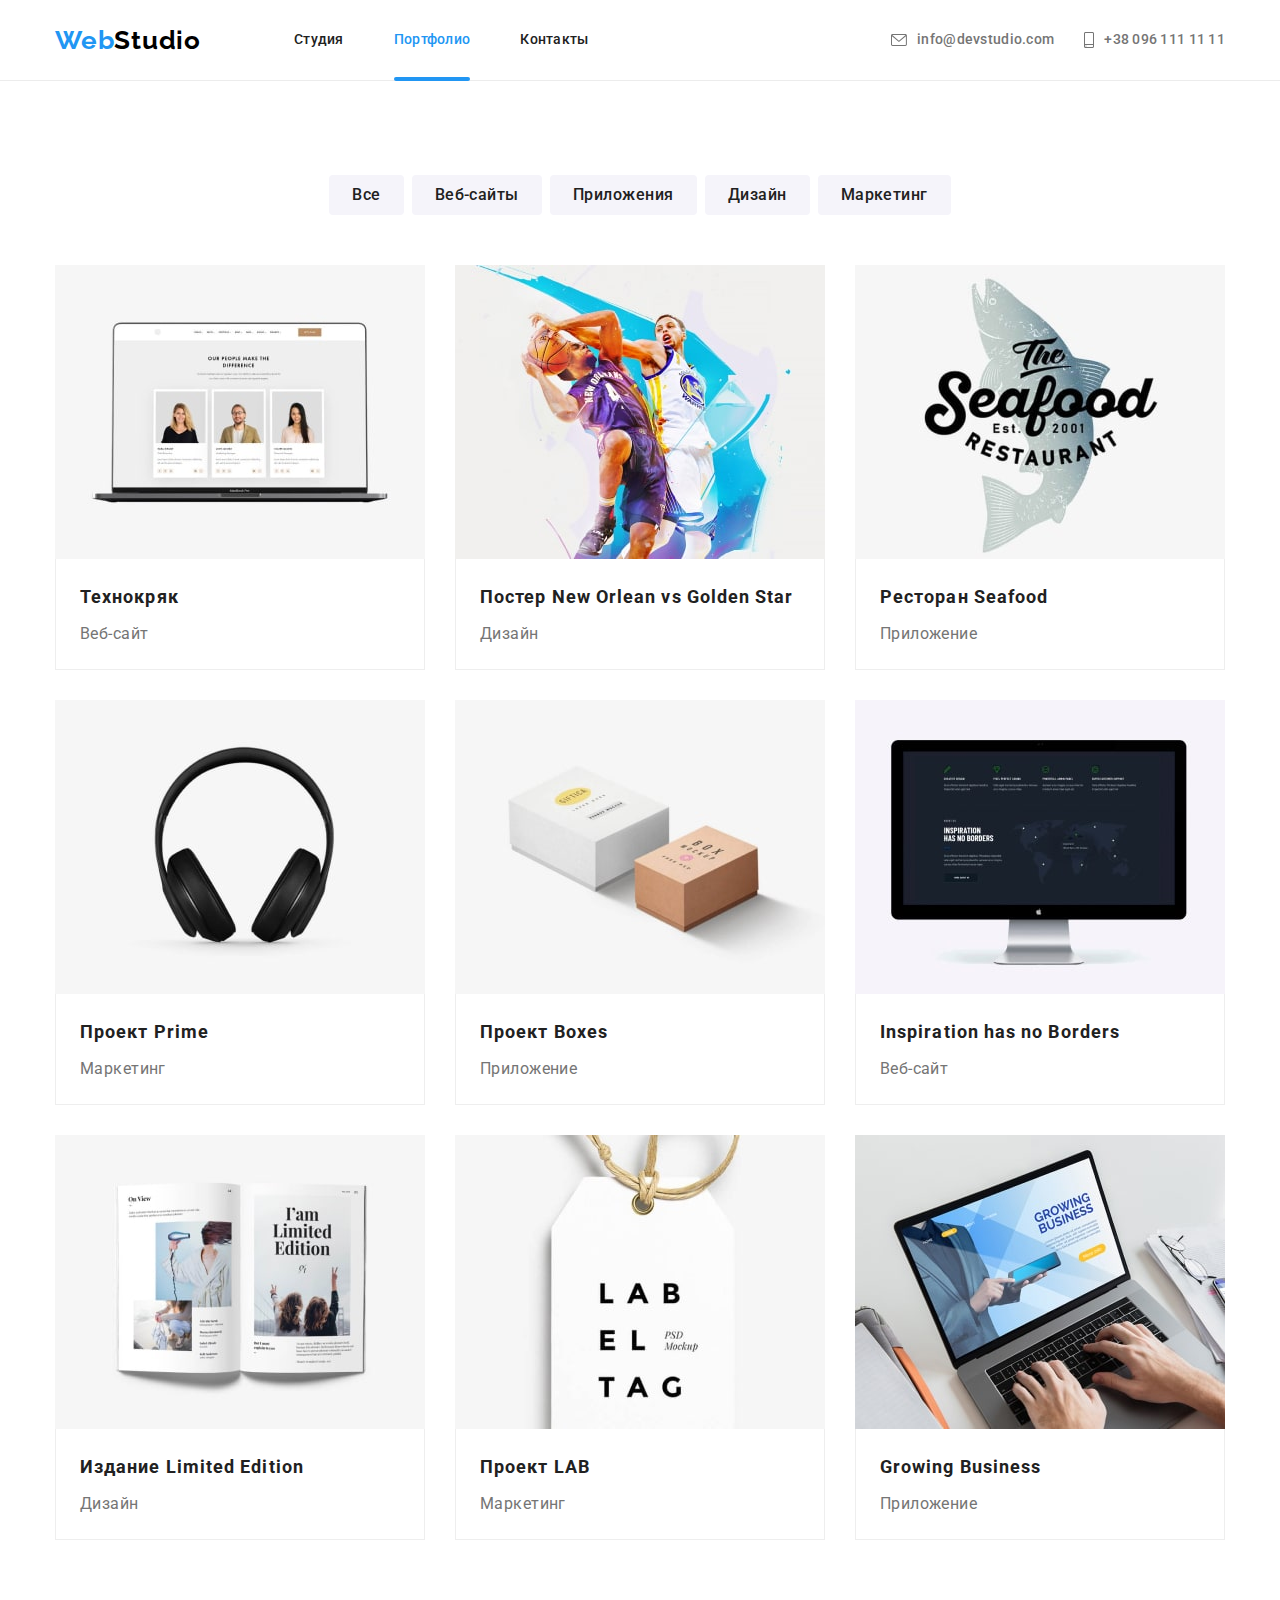
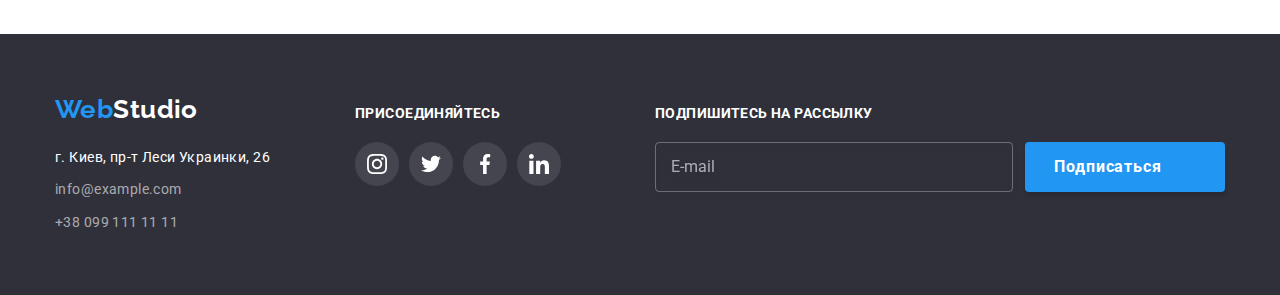
==== portfolio.html @ 660aa9ed "copied files from hw-07" ====
<!DOCTYPE html>
<html lang="en">
    <head>
        <meta charset="UTF-8">
        <meta name="viewport" content="width=device-width, initial-scale=1.0">
        <title>Portfolio</title>
        <link
            href="https://fonts.googleapis.com/css2?family=Raleway:wght@700&family=Roboto:wght@400;500;700;900&display=swap"
            rel="stylesheet"
        />
        <link rel="stylesheet" href="./css/main.min.css"/>
    </head>
    <body>
        <!--Header-->
        <header class="header">
            <div class="container flex flex--ai-center">
                <nav class="flex flex--ai-center">
                    <a class="link logo logo--black" href="./index.html">
                        <span class="logo--accent">Web</span>Studio
                    </a>
                    <ul class="list header-nav">
                        <li class="header-nav__item">
                            <a class="link header-nav__link" href="./index.html">Студия</a>
                        </li>
                        <li class="header-nav__item">
                            <a class="link header-nav__link header-nav__link--accent" href="./portfolio.html">Портфолио</a>
                        </li>
                        <li class="header-nav__item">
                            <a class="link header-nav__link" href="#">Контакты</a>
                        </li>
                    </ul>
                </nav>
                <ul class="list header-contacts">
                    <li class="header-contacts__item">
                        <a class="link header-contacts__link" href="mailto:info@devstudio.com">
                            <svg class="header-contacts__icon" width="16" height="12">
                                <use href="./images/svg/sprite.svg#icon-envelope"></use>
                            </svg>
                            info@devstudio.com
                        </a>
                    </li>
                    <li class="header-contacts__item">
                        <a class="link header-contacts__link" href="tel:+380961111111">
                            <svg class="header-contacts__icon" width="10" height="16">
                                <use href="./images/svg/sprite.svg#icon-smartphone"></use>
                            </svg>
                            +38 096 111 11 11
                        </a>
                    </li>
                </ul>
            </div>
        </header>
        <!--Main container-->
        <main>
            <h1 class="visually-hidden">Портфолио</h1>
            <section class="section">
                <div class="container">
                    <!--Button list-->
                    <ul class="list portfolio-nav">
                        <li class="portfolio-nav__item">
                            <button type="button" class="portfolio-nav__button">
                                Все
                            </button>
                        </li>
                        <li class="portfolio-nav__item">
                            <button type="button" class="portfolio-nav__button">
                                Веб-сайты
                            </button>
                        </li>
                        <li class="portfolio-nav__item">
                            <button type="button" class="portfolio-nav__button">
                                Приложения
                            </button>
                        </li>
                        <li class="portfolio-nav__item">
                            <button type="button" class="portfolio-nav__button">
                                Дизайн
                            </button>
                        </li>
                        <li class="portfolio-nav__item">
                            <button type="button" class="portfolio-nav__button">
                                Маркетинг
                            </button>
                        </li>
                    </ul>
                    <!--Main portfolio list-->
                    <ul class="list portfolio-list">
                        <li class="portfolio-list__item">
                            <a class="link portfolio-list__link" href="#">
                                <div class="portfolio-card">
                                    <img 
                                        src="./images/portfolio/technocrack.jpg"
                                        alt="Веб сайт Технокряк"
                                        width="370"
                                    />
                                    <div class="portfolio-card__overlay">
                                        <p class="portfolio-card__text">
                                            Технокряк это современная площадка распространения
                                            коронавируса. Компании используют эту платформу для
                                            цифрового шпионажа и атак на защищённые сервера
                                            конкурентов.
                                        </p>
                                    </div>
                                </div>
                                <div class="portfolio-card__content">
                                    <h2 class="portfolio-card__title">Технокряк</h2>
                                    <p class="portfolio-card__type">Веб-сайт</p>
                                </div>
                            </a>
                        </li>
                        <li class="portfolio-list__item">
                            <a class="link portfolio-list__link" href="#">
                                <div class="portfolio-card">
                                    <img 
                                        src="./images/portfolio/neworlean.jpg"
                                        alt="Дизайн постера New Orlean vs Golden Star"
                                        width="370"
                                    />
                                    <div class="portfolio-card__overlay">
                                        <p class="portfolio-card__text">
                                            Технокряк это современная площадка распространения
                                            коронавируса. Компании используют эту платформу для
                                            цифрового шпионажа и атак на защищённые сервера
                                            конкурентов.
                                        </p>
                                    </div>
                                </div>
                                <div class="portfolio-card__content">
                                    <h2 class="portfolio-card__title">Постер New Orlean vs Golden Star</h2>
                                    <p class="portfolio-card__type">Дизайн</p>
                                </div>
                            </a>
                        </li>
                        <li class="portfolio-list__item">
                            <a class="link portfolio-list__link" href="#">
                                <div class="portfolio-card">
                                    <img 
                                        src="./images/portfolio/seafood.jpg"
                                        alt="Приложение ресторана Seafood"
                                        width="370"
                                    />
                                    <div class="portfolio-card__overlay">
                                        <p class="portfolio-card__text">
                                            Технокряк это современная площадка распространения
                                            коронавируса. Компании используют эту платформу для
                                            цифрового шпионажа и атак на защищённые сервера
                                            конкурентов.
                                        </p>
                                    </div>
                                </div>
                                <div class="portfolio-card__content">
                                    <h2 class="portfolio-card__title">Ресторан Seafood</h2>
                                    <p class="portfolio-card__type">Приложение</p>
                                </div>
                            </a>
                        </li>
                        <li class="portfolio-list__item">
                            <a class="link portfolio-list__link" href="#">
                                <div class="portfolio-card">
                                    <img 
                                        src="./images/portfolio/prime.jpg"
                                        alt="Проект Prime"
                                        width="370"
                                    />
                                    <div class="portfolio-card__overlay">
                                        <p class="portfolio-card__text">
                                            Технокряк это современная площадка распространения
                                            коронавируса. Компании используют эту платформу для
                                            цифрового шпионажа и атак на защищённые сервера
                                            конкурентов.
                                        </p>
                                    </div>
                                </div>
                                <div class="portfolio-card__content">
                                    <h2 class="portfolio-card__title">Проект Prime</h2>
                                    <p class="portfolio-card__type">Маркетинг</p>
                                </div>
                            </a>
                        </li>
                        <li class="portfolio-list__item">
                            <a class="link portfolio-list__link" href="#">
                                <div class="portfolio-card">
                                    <img 
                                        src="./images/portfolio/boxes.jpg"
                                        alt="Приложение Boxes"
                                        width="370"
                                    />
                                    <div class="portfolio-card__overlay">
                                        <p class="portfolio-card__text">
                                            Технокряк это современная площадка распространения
                                            коронавируса. Компании используют эту платформу для
                                            цифрового шпионажа и атак на защищённые сервера
                                            конкурентов.
                                        </p>
                                    </div>
                                </div>
                                <div class="portfolio-card__content">
                                    <h2 class="portfolio-card__title">Проект Boxes</h2>
                                    <p class="portfolio-card__type">Приложение</p>
                                </div>
                            </a>
                        </li>
                        <li class="portfolio-list__item">
                            <a class="link portfolio-list__link" href="#">
                                <div class="portfolio-card">
                                    <img 
                                        src="./images/portfolio/inspirations.jpg"
                                        alt="Веб-сайт Inspiration has no Borders"
                                        width="370"
                                    />
                                    <div class="portfolio-card__overlay">
                                        <p class="portfolio-card__text">
                                            Технокряк это современная площадка распространения
                                            коронавируса. Компании используют эту платформу для
                                            цифрового шпионажа и атак на защищённые сервера
                                            конкурентов.
                                        </p>
                                    </div>
                                </div>
                                <div class="portfolio-card__content">
                                    <h2 lang="en" class="portfolio-card__title">Inspiration has no Borders</h2>
                                    <p class="portfolio-card__type">Веб-сайт</p>
                                </div>
                            </a>
                        </li>
                        <li class="portfolio-list__item">
                            <a class="link portfolio-list__link" href="#">
                                <div class="portfolio-card">
                                    <img 
                                        src="./images/portfolio/limited.jpg"
                                        alt="Дизайн издания Limited Edition"
                                        width="370"
                                    />
                                    <div class="portfolio-card__overlay">
                                        <p class="portfolio-card__text">
                                            Технокряк это современная площадка распространения
                                            коронавируса. Компании используют эту платформу для
                                            цифрового шпионажа и атак на защищённые сервера
                                            конкурентов.
                                        </p>
                                    </div>
                                </div>
                                <div class="portfolio-card__content">
                                    <h2 class="portfolio-card__title">Издание Limited Edition</h2>
                                    <p class="portfolio-card__type">Дизайн</p>
                                </div>
                            </a>
                        </li>
                        <li class="portfolio-list__item">
                            <a class="link portfolio-list__link" href="#">
                                <div class="portfolio-card">
                                    <img 
                                        src="./images/portfolio/lab.jpg"
                                        alt="Проект LAB"
                                        width="370"
                                    />
                                    <div class="portfolio-card__overlay">
                                        <p class="portfolio-card__text">
                                            Технокряк это современная площадка распространения
                                            коронавируса. Компании используют эту платформу для
                                            цифрового шпионажа и атак на защищённые сервера
                                            конкурентов.
                                        </p>
                                    </div>
                                </div>
                                <div class="portfolio-card__content">
                                    <h2 class="portfolio-card__title">Проект LAB</h2>
                                    <p class="portfolio-card__type">Маркетинг</p>
                                </div>
                            </a>
                        </li>
                        <li class="portfolio-list__item">
                            <a class="link portfolio-list__link" href="#">
                                <div class="portfolio-card">
                                    <img 
                                        src="./images/portfolio/groovingbusiness.jpg"
                                        alt="Приложение Growing Business"
                                        width="370"
                                    />
                                    <div class="portfolio-card__overlay">
                                        <p class="portfolio-card__text">
                                            Технокряк это современная площадка распространения
                                            коронавируса. Компании используют эту платформу для
                                            цифрового шпионажа и атак на защищённые сервера
                                            конкурентов.
                                        </p>
                                    </div>
                                </div>
                                <div class="portfolio-card__content">
                                    <h2 lang="en" class="portfolio-card__title">Growing Business</h2>
                                    <p class="portfolio-card__type">Приложение</p>
                                </div>
                            </a>
                        </li>
                    </ul>
                </div>
            </section>
        </main>
        <!--Footer-->
        <footer class="footer">
            <div class="container flex flex--baseline">
                <div class="footer-address">
                    <a class="link logo logo--white" href="./index.html">
                        <span class="logo--accent">Web</span>Studio
                    </a>
                    <address class="footer-contacts">
                        <p class="footer-contacts__text">г. Киев, пр-т Леси Украинки, 26</p>
                        <a class="link footer-contacts__link" href="mailto:info@example.com">
                            info@example.com
                        </a>
                        <a class="link footer-contacts__link" href="tel:+380991111111">+38 099 111 11 11</a>
                    </address>
                </div>
                <div class="footer-networks">
                    <strong class="footer-networks__text">присоединяйтесь</strong>
                    <ul class="list flex network-list">
                        <li class="network-list__item">
                            <a href="#" class="link network-list__link network-list__link--dark" aria-label="Instagram">
                                <svg class="network-list__icon">
                                    <use href="./images/svg/sprite.svg#icon-instagram"></use>
                                </svg>
                            </a>
                        </li>
                        <li class="network-list__item">
                            <a href="#" class="link network-list__link network-list__link--dark" aria-label="Twitter">
                                <svg class="network-list__icon">
                                    <use href="./images/svg/sprite.svg#icon-twitter"></use>
                                </svg>
                            </a>
                        </li>
                        <li class="network-list__item">
                            <a href="#" class="link network-list__link network-list__link--dark" aria-label="Facebook">
                                <svg class="network-list__icon">
                                    <use href="./images/svg/sprite.svg#icon-facebook"></use>
                                </svg>
                            </a>
                        </li>
                        <li class="network-list__item">
                            <a href="#" class="link network-list__link network-list__link--dark" aria-label="Linkedin">
                                <svg class="network-list__icon">
                                    <use href="./images/svg/sprite.svg#icon-linkedin"></use>
                                </svg>
                            </a>
                        </li>
                    </ul>
                </div>
                <form class="flex footer-subscribe" autocomplete="off">
                    <label class="footer-subscribe__label">Подпишитесь на рассылку
                        <input
                            type="email"
                            name="e-mail"
                            class="footer-subscribe__input"
                            placeholder="E-mail"
                        />
                    </label>
                    <button type="submit" class="button-primary button-primary--flex">
                        Подписаться
                        <svg class="footer-subscribe__icon" width="24" height="24">
                            <use href="./images/svg/sprite.svg#icon-subscribe"></use>
                        </svg>
                    </button>
                </form>
            </div>
        </footer>        
    </body>
</html>
---- css/main.min.css ----
/*! modern-normalize v1.0.0 | MIT License | https://github.com/sindresorhus/modern-normalize */*,*::before,::after{box-sizing:border-box}:root{-moz-tab-size:4;tab-size:4}html{line-height:1.15;-webkit-text-size-adjust:100%}body{margin:0;font-family:system-ui,-apple-system,"Segoe UI",Roboto,Helvetica,Arial,sans-serif,"Apple Color Emoji","Segoe UI Emoji"}hr{height:0;color:inherit}abbr[title]{text-decoration:underline dotted}b,strong{font-weight:bolder}code,kbd,samp,pre{font-family:ui-monospace,SFMono-Regular,Consolas,'Liberation Mono',Menlo,monospace;font-size:1em}small{font-size:80%}sub,sup{font-size:75%;line-height:0;position:relative;vertical-align:baseline}sub{bottom:-.25em}sup{top:-.5em}table{text-indent:0;border-color:inherit}button,input,optgroup,select,textarea{font-family:inherit;font-size:100%;line-height:1.15;margin:0}button,select{text-transform:none}button,[type='button'],[type='reset'],[type='submit']{-webkit-appearance:button}::-moz-focus-inner{border-style:none;padding:0}:-moz-focusring{outline:1px dotted ButtonText}:-moz-ui-invalid{box-shadow:none}legend{padding:0}progress{vertical-align:baseline}::-webkit-inner-spin-button,::-webkit-outer-spin-button{height:auto}[type='search']{-webkit-appearance:textfield;outline-offset:-2px}::-webkit-search-decoration{-webkit-appearance:none}::-webkit-file-upload-button{-webkit-appearance:button;font:inherit}summary{display:list-item}body{background-color:#fff;color:#212121;font-family:"Roboto",sans-serif;font-size:14px;line-height:1.71;font-weight:400;letter-spacing:.03em}img,svg{display:block;max-width:100%;height:auto}.link{text-decoration:none}.list{padding:0;margin:0;list-style:none}.visually-hidden{position:absolute;width:1px;height:1px;margin:-1px;border:0;padding:0;clip:rect(0 0 0 0);overflow:hidden}.container{width:1200px;margin:0 auto;padding:0 15px}.flex{display:flex;justify-content:flex-start;align-items:stretch}.logo{font-family:"Raleway",sans-serif;font-size:26px;line-height:1.19;font-weight:700}.logo--black{margin-right:93px;color:#000;letter-spacing:.03em}.logo--accent{color:#2196f3}.logo--white{color:#fff}.header{font-size:inherit;line-height:1.14;font-weight:500;letter-spacing:.02em;border-bottom:1px solid #ececec}.flex--ai-center,.header-nav{display:flex;justify-content:flex-start;align-items:center}.header-nav__item:not(:last-child){margin-right:50px}.header-nav__link{position:relative;display:block;padding-top:32px;padding-bottom:32px;color:inherit;transition:color 250ms cubic-bezier(0.4,0,0.2,1)}.header-nav__link:hover,.header-nav__link:focus{color:#2196f3}.header-nav__link--accent{color:#2196f3}.header-nav__link--accent::after{position:absolute;bottom:-1px;left:0;content:"";width:100%;height:4px;background-color:#2196f3;border-radius:2px}.header-contacts{display:flex;margin-left:auto}.header-contacts__item:not(:last-child){margin-right:30px}.header-contacts__link{display:flex;justify-content:flex-start;align-items:center;padding-top:32px;padding-bottom:32px;color:#757575;transition:color 250ms cubic-bezier(0.4,0,0.2,1),fill 250ms cubic-bezier(0.4,0,0.2,1)}.header-contacts__link:hover,.header-contacts__link:focus{color:#2196f3;fill:#2196f3}.header-contacts__icon{margin-right:10px;fill:currentColor}.hero{display:flex;justify-content:center;align-items:center;flex-direction:column;max-width:1600px;height:600px;margin:0 auto;background-color:#c4c4c4;background-image:linear-gradient(to right,rgba(47,48,58,0.4),rgba(47,48,58,0.4)),url(../images/hero.jpg);background-repeat:no-repeat;background-size:cover;background-position:center;text-align:center}.hero__title{margin-top:0;margin-bottom:30px;max-width:696px;font-size:44px;line-height:1.36;font-weight:900;letter-spacing:.06em;text-transform:uppercase;color:#fff}.button-primary{display:block;min-width:200px;padding:10px 0;border:none;border-radius:4px;box-shadow:0 4px 4px rgba(0,0,0,0.15);cursor:pointer;color:#fff;background-color:#2196f3;font-size:16px;line-height:1.87;font-weight:700;text-align:center;letter-spacing:.06em;transition:background-color 250ms cubic-bezier(0.4,0,0.2,1)}.button-primary:hover,.button-primary:focus{background-color:#188ce8}.button-primary--flex{display:flex;justify-content:center;align-items:center}.button-primary--modal{margin:0 auto}.feature{padding-top:94px;padding-bottom:0}.feature-list__item{flex-basis:calc((100% - 3 * 30px) / 4)}.feature-list__item:not(:last-child){margin-right:30px}.feature-list__thumb{display:flex;justify-content:center;align-items:center;margin-bottom:30px;height:120px;background-color:#f5f4fa;border-radius:4px}.feature-list__icon{width:70px;height:70px}.feature-list__title{margin-top:0;margin-bottom:10px;font-size:14px;line-height:1.14;font-weight:700;text-transform:uppercase}.feature-list__text{margin-top:0;margin-bottom:0;color:#757575}.section{padding-top:94px;padding-bottom:94px}.section__title{margin-top:0;margin-bottom:50px;font-size:36px;line-height:1.17;font-weight:700;text-align:center}.section--gray{background-color:#f5f4fa;text-align:center}.examples-list__item{position:relative;flex-basis:calc((100% - 2 * 30px) / 3)}.examples-list__item:not(:last-child){margin-right:30px}.examples-list__thumb{position:absolute;left:0;bottom:0;display:flex;justify-content:center;align-items:center;width:100%;height:70px;background-color:rgba(47,48,58,0.8)}.examples-list__text{margin:0;font-size:14px;line-height:1.14;font-weight:700;text-align:center;text-transform:uppercase;color:#fff}.team-list__item{flex-basis:calc((100% - 3 * 30px) / 4);border-radius:0 0 4px 4px;box-shadow:0 1px 3px rgba(0,0,0,0.12),0 1px 1px rgba(0,0,0,0.14),0 2px 1px rgba(0,0,0,0.2);background-color:#fff}.team-list__item:not(:last-child){margin-right:30px}.team-list__title{margin-top:30px;margin-bottom:10px;font-size:16px;line-height:1.19;font-weight:500}.team-list__text{margin-top:0;margin-bottom:16px;font-size:16px;line-height:1.19;font-weight:400;color:#757575}.network-list--centered{margin-bottom:30px;justify-content:center}.network-list__item:not(:last-child){margin-right:10px}.network-list__link{display:flex;justify-content:center;align-items:center;width:44px;height:44px;border-radius:50%;fill:#afb1b8;transition:background-color 250ms cubic-bezier(0.4,0,0.2,1),fill 250ms cubic-bezier(0.4,0,0.2,1)}.network-list__link:hover,.network-list__link:focus{background-color:#2196f3;fill:#fff}.network-list__icon{width:20px;height:20px}.network-list__link--dark{background-color:rgba(255,255,255,0.1);fill:#fff}.clients-list__item{flex-basis:calc((100% - 5 * 30px) / 6)}.clients-list__item:not(:last-child){margin-right:30px}.clients-list__link{display:flex;justify-content:center;align-items:center;height:90px;border:1px solid #afb1b8;border-radius:4px;fill:#afb1b8;transition:border-color 250ms cubic-bezier(0.4,0,0.2,1),fill 250ms cubic-bezier(0.4,0,0.2,1)}.clients-list__link:hover,.clients-list__link:focus{border-color:#2196f3;fill:#2196f3}.portfolio-nav{display:flex;justify-content:center;align-items:stretch;margin-bottom:50px}.portfolio-nav__item:not(:last-child){margin-right:8px}.portfolio-nav__button{display:inline-block;min-width:73px;padding:6px 22px;border:1px solid transparent;border-radius:4px;cursor:pointer;color:#212121;background-color:#f5f4fa;font-size:16px;line-height:1.62;font-weight:500;letter-spacing:.03em;transition-property:color,background-color,box-shadow;transition-duration:250ms;transition-timing-function:cubic-bezier(0.4,0,0.2,1)}.portfolio-nav__button:hover,.portfolio-nav__button:focus{box-shadow:0 3px 1px rgba(0,0,0,0.1),0 1px 2px rgba(0,0,0,0.08),0 2px 2px rgba(0,0,0,0.12);color:#fff;background-color:#2196f3}.portfolio-list{display:flex;flex-wrap:wrap}.portfolio-list__item{flex-basis:calc((100% - 2 * 30px) / 3);margin-right:30px;margin-bottom:30px}.portfolio-list__item:nth-child(3n){margin-right:0}.portfolio-list__item:nth-last-child(-n + 3){margin-bottom:0}.portfolio-list__link{display:block;transition:box-shadow 250ms cubic-bezier(0.4,0,0.2,1)}.portfolio-list__link:hover,.portfolio-list__link:focus{box-shadow:0 1px 1px rgba(0,0,0,0.12),0 4px 4px rgba(0,0,0,0.06),1px 4px 6px rgba(0,0,0,0.16)}.portfolio-list__link:hover .portfolio-card__overlay,.portfolio-list__link:focus .portfolio-card__overlay{transform:translateY(0)}.portfolio-card{position:relative;overflow:hidden}.portfolio-card__overlay{position:absolute;top:0;left:0;display:flex;justify-content:center;align-items:center;padding-left:24px;padding-right:24px;width:100%;height:100%;background-color:rgba(33,150,243,0.9);transform:translateY(100%);transition:transform 250ms cubic-bezier(0.4,0,0.2,1)}.portfolio-card__text{margin:0;font-size:18px;line-height:1.56;font-weight:400;color:#fff}.portfolio-card__content{padding:20px 24px;border-right:1px solid #eee;border-bottom:1px solid #eee;border-left:1px solid #eee}.portfolio-card__title{margin-top:0;margin-bottom:4px;color:#212121;font-size:18px;line-height:2;font-weight:700;letter-spacing:.06em}.portfolio-card__type{margin:0;color:#757575;font-size:16px;line-height:1.87;font-weight:400}.footer{padding-top:60px;padding-bottom:60px;background-color:#2f303a}.flex--baseline{display:flex;justify-content:flex-start;align-items:baseline}.footer-address,.footer-networks{width:270px;margin-right:30px}.footer-contacts{margin-top:20px;font-style:normal}.footer-contacts__text{margin:0;color:#fff}.footer-contacts__link{display:block;margin-top:9px;color:rgba(255,255,255,0.6);transition:color 250ms cubic-bezier(0.4,0,0.2,1)}.footer-contacts__link:hover,.footer-contacts__link:focus{color:#2196f3}.footer-subscribe__label,.footer-networks__text{display:block;font-size:14px;line-height:1.14;font-weight:700;text-transform:uppercase;color:#fff}.footer-networks__text{margin-bottom:20px}.footer-subscribe{width:570px;align-items:flex-end}.footer-subscribe__input{width:358px;height:50px;margin-top:20px;margin-right:12px;padding:15px;color:#fff;background-color:inherit;border:1px solid rgba(255,255,255,0.3);filter:drop-shadow(0px 4px 4px rgba(0,0,0,0.15));border-radius:4px}.footer-subscribe__input::placeholder{font-size:16px;line-height:1.25;font-weight:400;color:rgba(255,255,255,0.6)}.footer-subscribe__icon{margin-left:10px;fill:#fff}.backdrop{position:fixed;top:0;left:0;width:100%;height:100%;background-color:rgba(0,0,0,0.2);opacity:1;transition:opacity 250ms cubic-bezier(0.4,0,0.2,1)}.backdrop--hidden{opacity:0;pointer-events:none}.backdrop--hidden .modal{transform:translate(-50%,-50%) scale(1.3)}.modal{position:absolute;top:50%;left:50%;width:528px;height:581px;padding:40px 0;background-color:#fff;border-radius:4px;transform:translate(-50%,-50%) scale(1);transition:transform 250ms cubic-bezier(0.4,0,0.2,1)}.button-close{position:absolute;top:8px;right:8px;display:flex;justify-content:center;align-items:center;padding:0;width:30px;height:30px;border:1px solid rgba(0,0,0,0.1);border-radius:50%;background-color:#fff;cursor:pointer;fill:#000;transition:fill 250ms cubic-bezier(0.4,0,0.2,1)}.button-close:hover,.button-close:focus{fill:#2196f3}.modal__text{display:block;margin-bottom:12px;font-size:20px;line-height:1.15;font-weight:700;text-align:center}.form-data{width:448px;margin:0 auto}.form-data__field{display:flex;flex-direction:column;margin-bottom:10px}.form-data__label{margin-bottom:4px;font-size:12px;line-height:1.17;font-weight:400;letter-spacing:.01em;color:#757575}.form-data__block{position:relative}.form-data__input{width:100%;margin:0;padding:11px;padding-left:42px;outline:none;border:1px solid rgba(33,33,33,0.2);border-radius:4px;transition:border-color 250ms cubic-bezier(0.4,0,0.2,1)}.form-data__input:focus{border-color:#2196f3}.form-data__icon{position:absolute;top:50%;left:12px;width:18px;height:18px;fill:currentColor;transform:translateY(-50%);transition:fill 250ms cubic-bezier(0.4,0,0.2,1)}.form-data__input:focus + .form-data__icon{fill:#2196f3}.form-data__input--comment{padding:12px 16px;resize:none}.form-data__input--comment::placeholder{font-size:12px;line-height:1.17;font-weight:400;letter-spacing:.01em;color:rgba(117,117,117,0.5)}.form-data__policy{margin-top:20px;margin-bottom:30px;text-align:center}.form-data__policy-label{color:#757575}.form-data__policy-label--accent{color:#2196f3}.form-data__checkbox-custom{display:inline-block;margin-right:7px;vertical-align:text-top;width:16px;height:15px;border:2px solid #000;border-radius:2px;box-shadow:0 4px 4px rgba(0,0,0,0.25)}.form-data__checkbox:checked ~ .form-data__checkbox-custom{background-color:#2196f3;background-image:url(../images/svg/checkbox.svg);border-color:transparent;background-origin:border-box;box-shadow:none}
/*# sourceMappingURL=main.min.css.map */
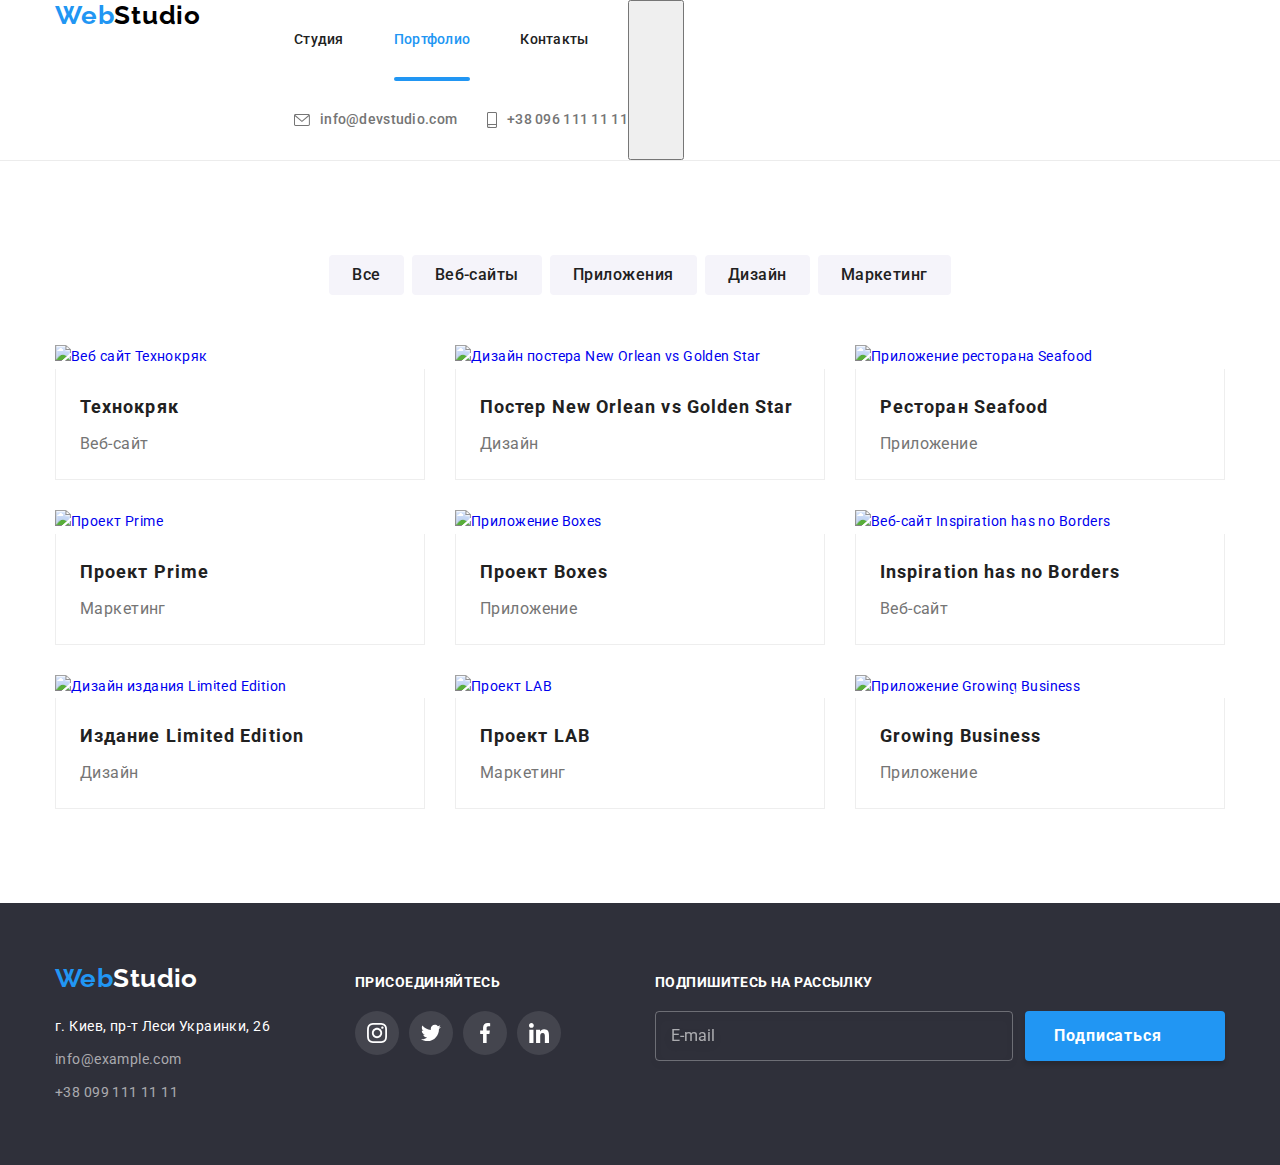
==== commit e35c67ba: "made header and main portfolio html" ====
--- a/portfolio.html
+++ b/portfolio.html
@@ -8,46 +8,70 @@
             href="https://fonts.googleapis.com/css2?family=Raleway:wght@700&family=Roboto:wght@400;500;700;900&display=swap"
             rel="stylesheet"
         />
-        <link rel="stylesheet" href="./css/main.min.css"/>
+        <link rel="stylesheet" href="./css/portfolio.min.css"/>
     </head>
     <body>
         <!--Header-->
         <header class="header">
-            <div class="container flex flex--ai-center">
-                <nav class="flex flex--ai-center">
-                    <a class="link logo logo--black" href="./index.html">
-                        <span class="logo--accent">Web</span>Studio
-                    </a>
-                    <ul class="list header-nav">
-                        <li class="header-nav__item">
-                            <a class="link header-nav__link" href="./index.html">Студия</a>
-                        </li>
-                        <li class="header-nav__item">
-                            <a class="link header-nav__link header-nav__link--accent" href="./portfolio.html">Портфолио</a>
-                        </li>
-                        <li class="header-nav__item">
-                            <a class="link header-nav__link" href="#">Контакты</a>
+            <div class="container flex flex--header">
+                <a class="link logo logo--black" href="./index.html">
+                    <span class="logo--accent">Web</span>Studio
+                </a>
+                <div class="menu-container" id="menu-container" data-menu>
+                    <nav>
+                        <ul class="list header-nav">
+                            <li class="header-nav__item">
+                                <a class="link header-nav__link" href="./index.html">Студия</a>
+                            </li>
+                            <li class="header-nav__item">
+                                <a class="link header-nav__link header-nav__link--accent" href="./portfolio.html">Портфолио</a>
+                            </li>
+                            <li class="header-nav__item">
+                                <a class="link header-nav__link" href="#">Контакты</a>
+                            </li>
+                        </ul>
+                    </nav>
+                    <ul class="list header-contacts">
+                        <li class="header-contacts__item">
+                            <a class="link header-contacts__link" href="mailto:info@devstudio.com">
+                                <svg class="header-contacts__icon" width="16" height="12">
+                                    <use href="./images/svg/sprite.svg#icon-envelope"></use>
+                                </svg>
+                                info@devstudio.com
+                            </a>
+                        </li>
+                        <li class="header-contacts__item">
+                            <a class="link header-contacts__link" href="tel:+380961111111">
+                                <svg class="header-contacts__icon" width="10" height="16">
+                                    <use href="./images/svg/sprite.svg#icon-smartphone"></use>
+                                </svg>
+                                +38 096 111 11 11
+                            </a>
                         </li>
                     </ul>
-                </nav>
-                <ul class="list header-contacts">
-                    <li class="header-contacts__item">
-                        <a class="link header-contacts__link" href="mailto:info@devstudio.com">
-                            <svg class="header-contacts__icon" width="16" height="12">
-                                <use href="./images/svg/sprite.svg#icon-envelope"></use>
-                            </svg>
-                            info@devstudio.com
-                        </a>
-                    </li>
-                    <li class="header-contacts__item">
-                        <a class="link header-contacts__link" href="tel:+380961111111">
-                            <svg class="header-contacts__icon" width="10" height="16">
-                                <use href="./images/svg/sprite.svg#icon-smartphone"></use>
-                            </svg>
-                            +38 096 111 11 11
-                        </a>
-                    </li>
-                </ul>
+                </div>
+                <button
+                    type="button"
+                    class="button-menu"
+                    aria-expanded="false"
+                    aria-controls="menu-container"
+                    data-menu-button
+                >
+                    <svg
+                        width="40"
+                        heigth="40"
+                        aria-label="Переключатель мобильного меню"
+                    >
+                        <use
+                            class="icon-burger"
+                            href="./images/svg/sprite.svg#icon-burger"
+                        ></use>
+                        <use
+                            class="icon-cross"
+                            href="./images/svg/sprite.svg#icon-close-menu"
+                        ></use>
+                    </svg>
+                </button>
             </div>
         </header>
         <!--Main container-->
@@ -88,11 +112,33 @@
                         <li class="portfolio-list__item">
                             <a class="link portfolio-list__link" href="#">
                                 <div class="portfolio-card">
-                                    <img 
-                                        src="./images/portfolio/technocrack.jpg"
-                                        alt="Веб сайт Технокряк"
-                                        width="370"
-                                    />
+                                    <picture>
+                                        <source
+                                            srcset="
+                                                ./images 1x,
+                                                ./images 2x
+                                            "
+                                            media="(min-width: 1200px)"
+                                        />
+                                        <source
+                                            srcset="
+                                                ./images 1x,
+                                                ./images 2x
+                                            "
+                                            media="(min-width: 768px)"
+                                        />
+                                        <source
+                                            srcset="
+                                                ./images 1x,
+                                                ./images 2x
+                                            "
+                                            media="(max-width: 767px)"
+                                        />
+                                        <img 
+                                            src="./images/portfolio/technocrack.jpg"
+                                            alt="Веб сайт Технокряк"
+                                        />
+                                    </picture>
                                     <div class="portfolio-card__overlay">
                                         <p class="portfolio-card__text">
                                             Технокряк это современная площадка распространения
@@ -111,11 +157,33 @@
                         <li class="portfolio-list__item">
                             <a class="link portfolio-list__link" href="#">
                                 <div class="portfolio-card">
-                                    <img 
-                                        src="./images/portfolio/neworlean.jpg"
-                                        alt="Дизайн постера New Orlean vs Golden Star"
-                                        width="370"
-                                    />
+                                    <picture>
+                                        <source
+                                            srcset="
+                                                ./images 1x,
+                                                ./images 2x
+                                            "
+                                            media="(min-width: 1200px)"
+                                        />
+                                        <source
+                                            srcset="
+                                                ./images 1x, 
+                                                ./images 2x
+                                            "
+                                            media="(min-width: 768px)"
+                                            />
+                                        <source
+                                            srcset="
+                                                ./images 1x,
+                                                ./images 2x
+                                            "
+                                            media="(max-width: 767px)"
+                                        />
+                                        <img 
+                                            src="./images/portfolio/neworlean.jpg"
+                                            alt="Дизайн постера New Orlean vs Golden Star"
+                                        />
+                                    </picture>
                                     <div class="portfolio-card__overlay">
                                         <p class="portfolio-card__text">
                                             Технокряк это современная площадка распространения
@@ -134,11 +202,33 @@
                         <li class="portfolio-list__item">
                             <a class="link portfolio-list__link" href="#">
                                 <div class="portfolio-card">
-                                    <img 
-                                        src="./images/portfolio/seafood.jpg"
-                                        alt="Приложение ресторана Seafood"
-                                        width="370"
+                                    <picture>
+                                        <source
+                                            srcset="
+                                                ./images 1x,
+                                                ./images 2x
+                                            "
+                                            media="(min-width: 1200px)"
+                                        />
+                                        <source
+                                            srcset="
+                                                ./images 1x,
+                                                ./images 2x
+                                            "
+                                            media="(min-width: 768px)"
+                                        />
+                                        <source
+                                            srcset="
+                                                ./images 1x,
+                                                ./images 2x
+                                            "
+                                            media="(max-width: 767px)"
+                                        />
+                                        <img 
+                                            src="./images/portfolio/seafood.jpg"
+                                            alt="Приложение ресторана Seafood"
                                     />
+                                    </picture>
                                     <div class="portfolio-card__overlay">
                                         <p class="portfolio-card__text">
                                             Технокряк это современная площадка распространения
@@ -157,11 +247,33 @@
                         <li class="portfolio-list__item">
                             <a class="link portfolio-list__link" href="#">
                                 <div class="portfolio-card">
-                                    <img 
-                                        src="./images/portfolio/prime.jpg"
-                                        alt="Проект Prime"
-                                        width="370"
-                                    />
+                                    <picture>
+                                        <source
+                                            srcset="
+                                                ./images 1x,
+                                                ./images 2x
+                                            "
+                                            media="(min-width: 1200px)"
+                                        />
+                                        <source
+                                            srcset="
+                                                ./images 1x, 
+                                                ./images 2x
+                                            "
+                                            media="(min-width: 768px)"
+                                        />
+                                        <source
+                                            srcset="
+                                                /.images 1x,
+                                                ./images 2x
+                                            "
+                                            media="(max-width:767px)"
+                                        />
+                                        <img 
+                                            src="./images/portfolio/prime.jpg"
+                                            alt="Проект Prime"
+                                        />
+                                    </picture>
                                     <div class="portfolio-card__overlay">
                                         <p class="portfolio-card__text">
                                             Технокряк это современная площадка распространения
@@ -180,11 +292,33 @@
                         <li class="portfolio-list__item">
                             <a class="link portfolio-list__link" href="#">
                                 <div class="portfolio-card">
-                                    <img 
-                                        src="./images/portfolio/boxes.jpg"
-                                        alt="Приложение Boxes"
-                                        width="370"
-                                    />
+                                    <picture>
+                                        <source
+                                            srcset="
+                                                ./images/desktop/portfolio/boxes-370.jpg    1x,
+                                                ./images/desktop/portfolio/boxes-370@2x.jpg 2x
+                                            "
+                                            media="(min-width: 1200px)"
+                                        />
+                                        <source
+                                            srcset="
+                                                ./images/tablet/portfolio/boxes-354.jpg    1x,
+                                                ./images/tablet/portfolio/boxes-354@2x.jpg 2x
+                                            "
+                                            media="(min-width: 768px)"
+                                        />
+                                        <source
+                                            srcset="
+                                                ./images/mobile/portfolio/boxes-450.jpg    1x,
+                                                ./images/mobile/portfolio/boxes-450@2x.jpg 2x
+                                            "
+                                            media="(max-width: 767px)"
+                                        />
+                                        <img 
+                                            src="./images/portfolio/boxes.jpg"
+                                            alt="Приложение Boxes"
+                                        />
+                                    </picture> 
                                     <div class="portfolio-card__overlay">
                                         <p class="portfolio-card__text">
                                             Технокряк это современная площадка распространения
@@ -203,11 +337,33 @@
                         <li class="portfolio-list__item">
                             <a class="link portfolio-list__link" href="#">
                                 <div class="portfolio-card">
-                                    <img 
-                                        src="./images/portfolio/inspirations.jpg"
-                                        alt="Веб-сайт Inspiration has no Borders"
-                                        width="370"
-                                    />
+                                    <picture>
+                                        <source
+                                            srcset="
+                                                ./images/desktop/portfolio/inspiration-370.jpg    1x,
+                                                ./images/desktop/portfolio/inspiration-370@2x.jpg 2x
+                                            "
+                                            media="(min-width: 1200px)"
+                                        />
+                                        <source
+                                            srcset="
+                                                ./images/tablet/portfolio/inspiration-354.jpg    1x,
+                                                ./images/tablet/portfolio/inspiration-354@2x.jpg 2x
+                                            "
+                                            media="(min-width: 768px)"
+                                        />
+                                            <source
+                                            srcset="
+                                                ./images/mobile/portfolio/inspiration-450.jpg    1x,
+                                                ./images/mobile/portfolio/inspiration-450@2x.jpg 2x
+                                            "
+                                            media="(max-width: 767px)"
+                                        />
+                                        <img 
+                                            src="./images/portfolio/inspirations.jpg"
+                                            alt="Веб-сайт Inspiration has no Borders"
+                                        />
+                                    </picture>
                                     <div class="portfolio-card__overlay">
                                         <p class="portfolio-card__text">
                                             Технокряк это современная площадка распространения
@@ -226,11 +382,33 @@
                         <li class="portfolio-list__item">
                             <a class="link portfolio-list__link" href="#">
                                 <div class="portfolio-card">
-                                    <img 
-                                        src="./images/portfolio/limited.jpg"
-                                        alt="Дизайн издания Limited Edition"
-                                        width="370"
-                                    />
+                                    <picture>
+                                        <source
+                                            srcset="
+                                                ./images/desktop/portfolio/limedition-370.jpg    1x,
+                                                ./images/desktop/portfolio/limedition-370@2x.jpg 2x
+                                            "
+                                            media="(min-width: 1200px)"
+                                        />
+                                        <source
+                                            srcset="
+                                                ./images/tablet/portfolio/limedition-354.jpg    1x,
+                                                ./images/tablet/portfolio/limedition-354@2x.jpg 2x
+                                            "
+                                            media="(min-width: 768px)"
+                                        />
+                                        <source
+                                            srcset="
+                                                ./images/mobile/portfolio/limedition-450.jpg    1x,
+                                                ./images/mobile/portfolio/limedition-450@2x.jpg 2x
+                                            "
+                                            media="(max-width: 767px)"
+                                        />
+                                        <img 
+                                            src="./images/portfolio/limited.jpg"
+                                            alt="Дизайн издания Limited Edition"
+                                        />
+                                    </picture>
                                     <div class="portfolio-card__overlay">
                                         <p class="portfolio-card__text">
                                             Технокряк это современная площадка распространения
@@ -249,11 +427,33 @@
                         <li class="portfolio-list__item">
                             <a class="link portfolio-list__link" href="#">
                                 <div class="portfolio-card">
-                                    <img 
-                                        src="./images/portfolio/lab.jpg"
-                                        alt="Проект LAB"
-                                        width="370"
-                                    />
+                                    <picture>
+                                        <source
+                                            srcset="
+                                                ./images/desktop/portfolio/lab-370.jpg    1x,
+                                                ./images/desktop/portfolio/lab-370@2x.jpg 2x
+                                            "
+                                            media="(min-width: 1200px)"
+                                        />
+                                            <source
+                                            srcset="
+                                                ./images/tablet/portfolio/lab-354.jpg    1x,
+                                                ./images/tablet/portfolio/lab-354@2x.jpg 2x
+                                            "
+                                            media="(min-width: 768px)"
+                                        />
+                                            <source
+                                            srcset="
+                                                ./images/mobile/portfolio/lab-450.jpg    1x,
+                                                ./images/mobile/portfolio/lab-450@2x.jpg 2x
+                                            "
+                                            media="(max-width: 767px)"
+                                        />
+                                        <img 
+                                            src="./images/portfolio/lab.jpg"
+                                            alt="Проект LAB"
+                                        />
+                                    </picture>
                                     <div class="portfolio-card__overlay">
                                         <p class="portfolio-card__text">
                                             Технокряк это современная площадка распространения
@@ -272,11 +472,33 @@
                         <li class="portfolio-list__item">
                             <a class="link portfolio-list__link" href="#">
                                 <div class="portfolio-card">
-                                    <img 
-                                        src="./images/portfolio/groovingbusiness.jpg"
-                                        alt="Приложение Growing Business"
-                                        width="370"
-                                    />
+                                    <picture>
+                                        <source
+                                            srcset="
+                                                ./images/desktop/portfolio/growingbusiness-370.jpg    1x,
+                                                ./images/desktop/portfolio/growingbusiness-370@2x.jpg 2x
+                                            "
+                                            media="(min-width: 1200px)"
+                                        />
+                                            <source
+                                            srcset="
+                                                ./images/tablet/portfolio/growingbusiness-354.jpg    1x,
+                                                ./images/tablet/portfolio/growingbusiness-354@2x.jpg 2x
+                                            "
+                                            media="(min-width: 768px)"
+                                        />
+                                            <source
+                                            srcset="
+                                                ./images/mobile/portfolio/growingbusiness-450.jpg    1x,
+                                                ./images/mobile/portfolio/growingbusiness-450@2x.jpg 2x
+                                            "
+                                            media="(max-width: 767px)"
+                                        />
+                                        <img 
+                                            src="./images/portfolio/groovingbusiness.jpg"
+                                            alt="Приложение Growing Business"
+                                        />
+                                    </picture>
                                     <div class="portfolio-card__overlay">
                                         <p class="portfolio-card__text">
                                             Технокряк это современная площадка распространения
--- a/css/portfolio.min.css
+++ b/css/portfolio.min.css
@@ -0,0 +1,2 @@
+/*! modern-normalize v1.0.0 | MIT License | https://github.com/sindresorhus/modern-normalize */*,*::before,*::after{box-sizing:border-box}:root{-moz-tab-size:4;tab-size:4}html{line-height:1.15;-webkit-text-size-adjust:100%}body{margin:0}body{font-family:system-ui,-apple-system,"Segoe UI",Roboto,Helvetica,Arial,sans-serif,"Apple Color Emoji","Segoe UI Emoji"}hr{height:0;color:inherit}abbr[title]{text-decoration:underline dotted}b,strong{font-weight:bolder}code,kbd,samp,pre{font-family:ui-monospace, SFMono-Regular, Consolas, 'Liberation Mono', Menlo, monospace;font-size:1em}small{font-size:80%}sub,sup{font-size:75%;line-height:0;position:relative;vertical-align:baseline}sub{bottom:-0.25em}sup{top:-0.5em}table{text-indent:0;border-color:inherit}button,input,optgroup,select,textarea{font-family:inherit;font-size:100%;line-height:1.15;margin:0}button,select{text-transform:none}button,[type='button'],[type='reset'],[type='submit']{-webkit-appearance:button}::-moz-focus-inner{border-style:none;padding:0}:-moz-focusring{outline:1px dotted ButtonText}:-moz-ui-invalid{box-shadow:none}legend{padding:0}progress{vertical-align:baseline}::-webkit-inner-spin-button,::-webkit-outer-spin-button{height:auto}[type='search']{-webkit-appearance:textfield;outline-offset:-2px}::-webkit-search-decoration{-webkit-appearance:none}::-webkit-file-upload-button{-webkit-appearance:button;font:inherit}summary{display:list-item}body{background-color:#fff;color:#212121;font-family:"Roboto",sans-serif;font-size:14px;line-height:1.71;font-weight:400;letter-spacing:0.03em}img,svg{display:block;max-width:100%;height:auto}.link{text-decoration:none}.list{padding:0;margin:0;list-style:none}.visually-hidden{position:absolute;width:1px;height:1px;margin:-1px;border:0;padding:0;clip:rect(0 0 0 0);overflow:hidden}.container{width:1200px;margin:0px auto;padding:0px 15px}.flex{display:flex;justify-content:flex-start;align-items:stretch}.logo{font-family:"Raleway",sans-serif;font-size:26px;line-height:1.19;font-weight:700}.logo--black{margin-right:93px;color:#000000;letter-spacing:0.03em}.logo--accent{color:#2196f3}.logo--white{color:#fff}.header{font-size:inherit;line-height:1.14;font-weight:500;letter-spacing:0.02em;border-bottom:1px solid #ececec}.flex--ai-center,.header-nav{display:flex;justify-content:flex-start;align-items:center}.header-nav__item:not(:last-child){margin-right:50px}.header-nav__link{position:relative;display:block;padding-top:32px;padding-bottom:32px;color:inherit;transition:color 250ms cubic-bezier(0.4, 0, 0.2, 1)}.header-nav__link:hover,.header-nav__link:focus{color:#2196f3}.header-nav__link--accent{color:#2196f3}.header-nav__link--accent::after{position:absolute;bottom:-1px;left:0;content:"";width:100%;height:4px;background-color:#2196f3;border-radius:2px}.header-contacts{display:flex;margin-left:auto}.header-contacts__item:not(:last-child){margin-right:30px}.header-contacts__link{display:flex;justify-content:flex-start;align-items:center;padding-top:32px;padding-bottom:32px;color:#757575;transition:color 250ms cubic-bezier(0.4, 0, 0.2, 1),fill 250ms cubic-bezier(0.4, 0, 0.2, 1)}.header-contacts__link:hover,.header-contacts__link:focus{color:#2196f3;fill:#2196f3}.header-contacts__icon{margin-right:10px;fill:currentColor}.button-primary{display:block;min-width:200px;padding:10px 0;border:none;border-radius:4px;box-shadow:0px 4px 4px rgba(0,0,0,0.15);cursor:pointer;color:#fff;background-color:#2196f3;font-size:16px;line-height:1.87;font-weight:700;text-align:center;letter-spacing:0.06em;transition:background-color 250ms cubic-bezier(0.4, 0, 0.2, 1)}.button-primary:hover,.button-primary:focus{background-color:#188ce8}.button-primary--flex{display:flex;justify-content:center;align-items:center}.button-primary--modal{margin:0 auto}.section{padding-top:94px;padding-bottom:94px}.section__title{margin-top:0;margin-bottom:50px;font-size:36px;line-height:1.17;font-weight:700;text-align:center}.section--gray{background-color:#f5f4fa;text-align:center}.network-list--centered{margin-bottom:30px;justify-content:center}.network-list__item:not(:last-child){margin-right:10px}.network-list__link{display:flex;justify-content:center;align-items:center;width:44px;height:44px;border-radius:50%;fill:#afb1b8;transition:background-color 250ms cubic-bezier(0.4, 0, 0.2, 1),fill 250ms cubic-bezier(0.4, 0, 0.2, 1)}.network-list__link:hover,.network-list__link:focus{background-color:#2196f3;fill:#fff}.network-list__icon{width:20px;height:20px}.network-list__link--dark{background-color:rgba(255,255,255,0.1);fill:#fff}.portfolio-nav{display:flex;justify-content:center;align-items:stretch;margin-bottom:50px}.portfolio-nav__item:not(:last-child){margin-right:8px}.portfolio-nav__button{display:inline-block;min-width:73px;padding:6px 22px;border:1px solid transparent;border-radius:4px;cursor:pointer;color:#212121;background-color:#f5f4fa;font-size:16px;line-height:1.62;font-weight:500;letter-spacing:0.03em;transition-property:color, background-color, box-shadow;transition-duration:250ms;transition-timing-function:cubic-bezier(0.4, 0, 0.2, 1)}.portfolio-nav__button:hover,.portfolio-nav__button:focus{box-shadow:0px 3px 1px rgba(0,0,0,0.1),0px 1px 2px rgba(0,0,0,0.08),0px 2px 2px rgba(0,0,0,0.12);color:#fff;background-color:#2196f3}.portfolio-list{display:flex;flex-wrap:wrap}.portfolio-list__item{flex-basis:calc((100% - 2 * 30px) / 3);margin-right:30px;margin-bottom:30px}.portfolio-list__item:nth-child(3n){margin-right:0}.portfolio-list__item:nth-last-child(-n+3){margin-bottom:0}.portfolio-list__link{display:block;transition:box-shadow 250ms cubic-bezier(0.4, 0, 0.2, 1)}.portfolio-list__link:hover,.portfolio-list__link:focus{box-shadow:0px 1px 1px rgba(0,0,0,0.12),0px 4px 4px rgba(0,0,0,0.06),1px 4px 6px rgba(0,0,0,0.16)}.portfolio-list__link:hover .portfolio-card__overlay,.portfolio-list__link:focus .portfolio-card__overlay{transform:translateY(0)}.portfolio-card{position:relative;overflow:hidden}.portfolio-card__overlay{position:absolute;top:0;left:0;display:flex;justify-content:center;align-items:center;padding-left:24px;padding-right:24px;width:100%;height:100%;background-color:rgba(33,150,243,0.9);transform:translateY(100%);transition:transform 250ms cubic-bezier(0.4, 0, 0.2, 1)}.portfolio-card__text{margin:0;font-size:18px;line-height:1.56;font-weight:400;color:#fff}.portfolio-card__content{padding:20px 24px;border-right:1px solid #eeeeee;border-bottom:1px solid #eeeeee;border-left:1px solid #eeeeee}.portfolio-card__title{margin-top:0;margin-bottom:4px;color:#212121;font-size:18px;line-height:2;font-weight:700;letter-spacing:0.06em}.portfolio-card__type{margin:0;color:#757575;font-size:16px;line-height:1.87;font-weight:400}.footer{padding-top:60px;padding-bottom:60px;background-color:#2f303a}.flex--baseline{display:flex;justify-content:flex-start;align-items:baseline}.footer-address,.footer-networks{width:270px;margin-right:30px}.footer-contacts{margin-top:20px;font-style:normal}.footer-contacts__text{margin:0;color:#fff}.footer-contacts__link{display:block;margin-top:9px;color:rgba(255,255,255,0.6);transition:color 250ms cubic-bezier(0.4, 0, 0.2, 1)}.footer-contacts__link:hover,.footer-contacts__link:focus{color:#2196f3}.footer-subscribe__label,.footer-networks__text{display:block;font-size:14px;line-height:1.14;font-weight:700;text-transform:uppercase;color:#fff}.footer-networks__text{margin-bottom:20px}.footer-subscribe{width:570px;align-items:flex-end}.footer-subscribe__input{width:358px;height:50px;margin-top:20px;margin-right:12px;padding:15px;color:#fff;background-color:inherit;border:1px solid rgba(255,255,255,0.3);filter:drop-shadow(0px 4px 4px rgba(0,0,0,0.15));border-radius:4px}.footer-subscribe__input::placeholder{font-size:16px;line-height:1.25;font-weight:400;color:rgba(255,255,255,0.6)}.footer-subscribe__icon{margin-left:10px;fill:#fff}
+/*# sourceMappingURL=portfolio.min.css.map */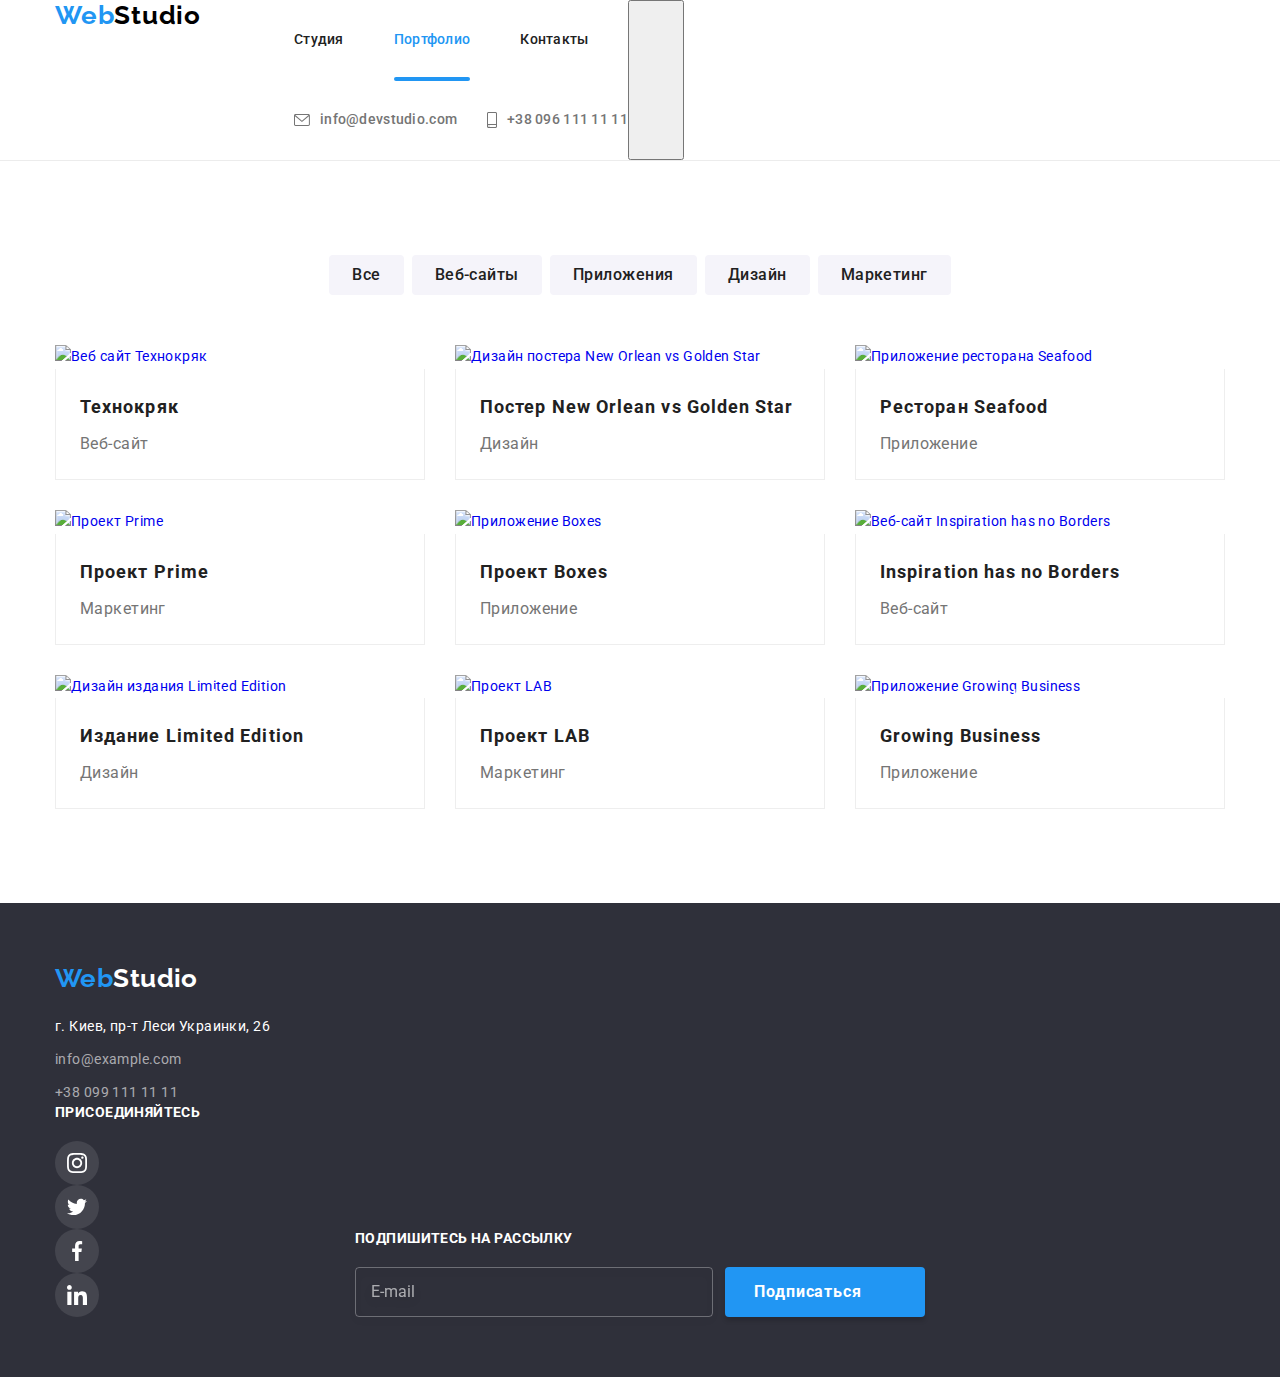
==== commit 2d79e5d9: "made footer portfolio html" ====
--- a/portfolio.html
+++ b/portfolio.html
@@ -520,52 +520,54 @@
         </main>
         <!--Footer-->
         <footer class="footer">
-            <div class="container flex flex--baseline">
-                <div class="footer-address">
-                    <a class="link logo logo--white" href="./index.html">
-                        <span class="logo--accent">Web</span>Studio
-                    </a>
-                    <address class="footer-contacts">
-                        <p class="footer-contacts__text">г. Киев, пр-т Леси Украинки, 26</p>
-                        <a class="link footer-contacts__link" href="mailto:info@example.com">
-                            info@example.com
+            <div class="container flex flex--desktop">
+                <div class="flex-tablet">
+                    <div class="footer-address">
+                        <a class="link logo logo--white" href="./index.html">
+                            <span class="logo--accent">Web</span>Studio
                         </a>
-                        <a class="link footer-contacts__link" href="tel:+380991111111">+38 099 111 11 11</a>
-                    </address>
-                </div>
-                <div class="footer-networks">
-                    <strong class="footer-networks__text">присоединяйтесь</strong>
-                    <ul class="list flex network-list">
-                        <li class="network-list__item">
-                            <a href="#" class="link network-list__link network-list__link--dark" aria-label="Instagram">
-                                <svg class="network-list__icon">
-                                    <use href="./images/svg/sprite.svg#icon-instagram"></use>
-                                </svg>
-                            </a>
-                        </li>
-                        <li class="network-list__item">
-                            <a href="#" class="link network-list__link network-list__link--dark" aria-label="Twitter">
-                                <svg class="network-list__icon">
-                                    <use href="./images/svg/sprite.svg#icon-twitter"></use>
-                                </svg>
-                            </a>
-                        </li>
-                        <li class="network-list__item">
-                            <a href="#" class="link network-list__link network-list__link--dark" aria-label="Facebook">
-                                <svg class="network-list__icon">
-                                    <use href="./images/svg/sprite.svg#icon-facebook"></use>
-                                </svg>
-                            </a>
-                        </li>
-                        <li class="network-list__item">
-                            <a href="#" class="link network-list__link network-list__link--dark" aria-label="Linkedin">
-                                <svg class="network-list__icon">
-                                    <use href="./images/svg/sprite.svg#icon-linkedin"></use>
-                                </svg>
-                            </a>
-                        </li>
-                    </ul>
-                </div>
+                        <address class="footer-contacts">
+                            <p class="footer-contacts__text">г. Киев, пр-т Леси Украинки, 26</p>
+                            <a class="link footer-contacts__link" href="mailto:info@example.com">
+                                info@example.com
+                            </a>
+                            <a class="link footer-contacts__link" href="tel:+380991111111">+38 099 111 11 11</a>
+                        </address>
+                    </div>
+                    <div class="footer-networks">
+                        <strong class="footer-networks__text">присоединяйтесь</strong>
+                        <ul class="list network-list">
+                            <li class="network-list__item">
+                                <a href="#" class="link network-list__link network-list__link--dark" aria-label="Instagram">
+                                    <svg class="network-list__icon">
+                                        <use href="./images/svg/sprite.svg#icon-instagram"></use>
+                                    </svg>
+                                </a>
+                            </li>
+                            <li class="network-list__item">
+                                <a href="#" class="link network-list__link network-list__link--dark" aria-label="Twitter">
+                                    <svg class="network-list__icon">
+                                        <use href="./images/svg/sprite.svg#icon-twitter"></use>
+                                    </svg>
+                                </a>
+                            </li>
+                            <li class="network-list__item">
+                                <a href="#" class="link network-list__link network-list__link--dark" aria-label="Facebook">
+                                    <svg class="network-list__icon">
+                                        <use href="./images/svg/sprite.svg#icon-facebook"></use>
+                                    </svg>
+                                </a>
+                            </li>
+                            <li class="network-list__item">
+                                <a href="#" class="link network-list__link network-list__link--dark" aria-label="Linkedin">
+                                    <svg class="network-list__icon">
+                                        <use href="./images/svg/sprite.svg#icon-linkedin"></use>
+                                    </svg>
+                                </a>
+                            </li>
+                        </ul>
+                    </div>
+                </div>  
                 <form class="flex footer-subscribe" autocomplete="off">
                     <label class="footer-subscribe__label">Подпишитесь на рассылку
                         <input
@@ -575,7 +577,7 @@
                             placeholder="E-mail"
                         />
                     </label>
-                    <button type="submit" class="button-primary button-primary--flex">
+                    <button type="submit" class="button-primary button-primary--flex button-primary--centered">
                         Подписаться
                         <svg class="footer-subscribe__icon" width="24" height="24">
                             <use href="./images/svg/sprite.svg#icon-subscribe"></use>
@@ -583,6 +585,7 @@
                     </button>
                 </form>
             </div>
-        </footer>        
+        </footer>
+        <script src="./js/burger.js"></script>       
     </body>
 </html>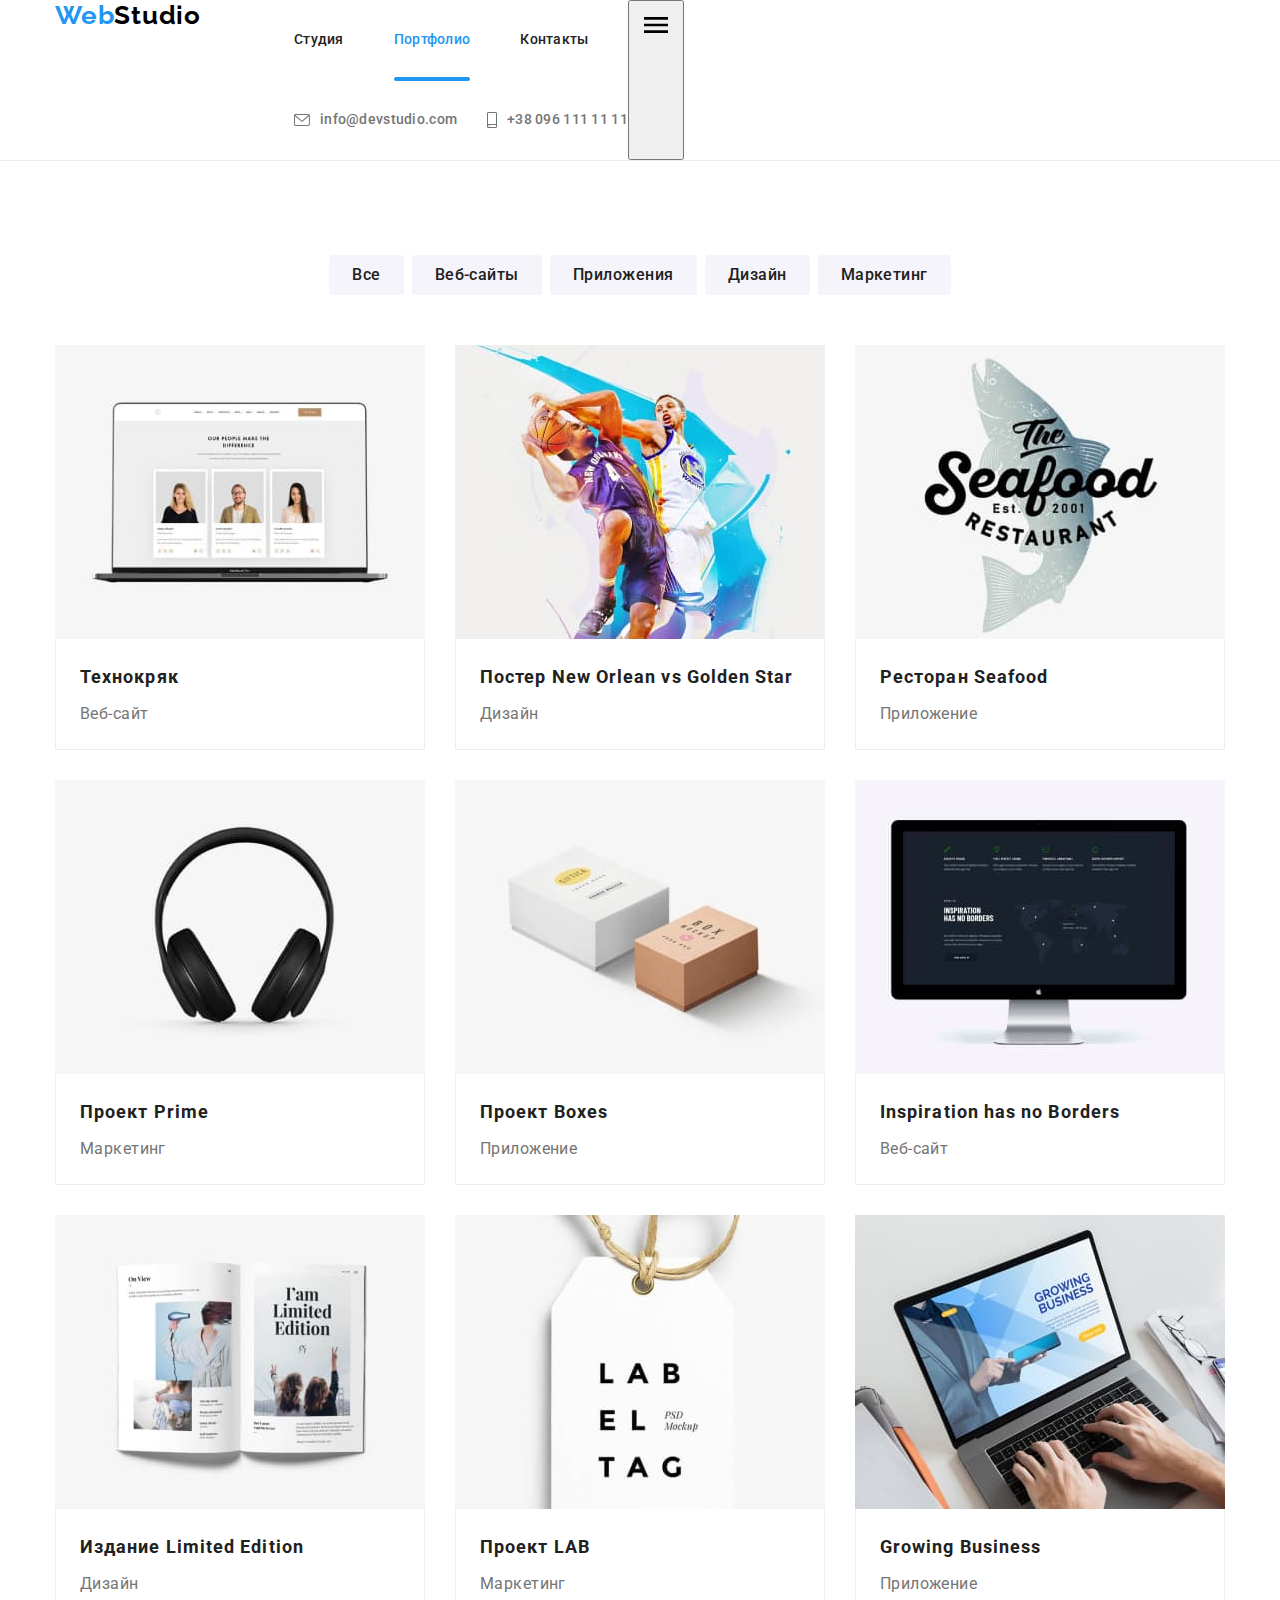
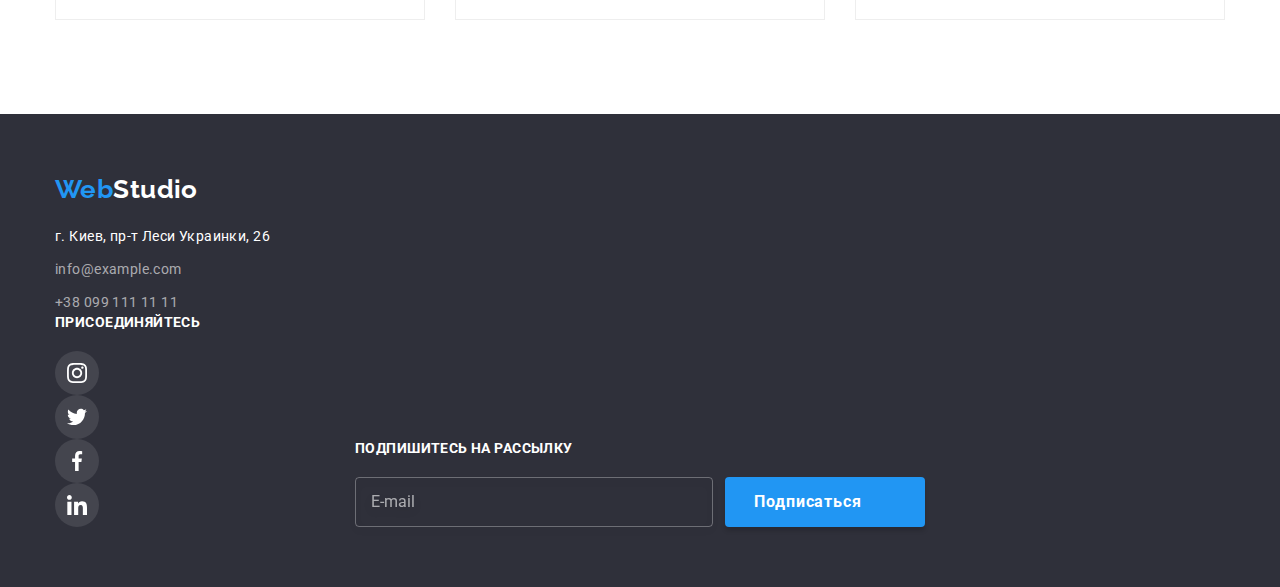
==== commit 9311431b: "add pictures to portfolio" ====
--- a/portfolio.html
+++ b/portfolio.html
@@ -115,22 +115,22 @@
                                     <picture>
                                         <source
                                             srcset="
-                                                ./images 1x,
-                                                ./images 2x
-                                            "
-                                            media="(min-width: 1200px)"
-                                        />
-                                        <source
-                                            srcset="
-                                                ./images 1x,
-                                                ./images 2x
-                                            "
-                                            media="(min-width: 768px)"
-                                        />
-                                        <source
-                                            srcset="
-                                                ./images 1x,
-                                                ./images 2x
+                                                ./images/desktop/portfolio/technocrack-370.jpg 1x,
+                                                ./images/desktop/portfolio/technocrack-370@2x.jpg 2x
+                                            "
+                                            media="(min-width: 1200px)"
+                                        />
+                                        <source
+                                            srcset="
+                                                ./images/tablet/portfolio/technocrack-354.jpg 1x,
+                                                ./images/tablet/portfolio/technocrack-354@2x.jpg 2x
+                                            "
+                                            media="(min-width: 768px)"
+                                        />
+                                        <source
+                                            srcset="
+                                                ./images/mobile/portfolio/technocrack-450.jpg 1x,
+                                                ./images/mobile/portfolio/technocrack-450@2x.jpg 2x
                                             "
                                             media="(max-width: 767px)"
                                         />
@@ -160,22 +160,22 @@
                                     <picture>
                                         <source
                                             srcset="
-                                                ./images 1x,
-                                                ./images 2x
-                                            "
-                                            media="(min-width: 1200px)"
-                                        />
-                                        <source
-                                            srcset="
-                                                ./images 1x, 
-                                                ./images 2x
+                                                ./images/desktop/portfolio/neworlean-370.jpg 1x,
+                                                ./images/desktop/portfolio/neworlean-370@2x.jpg 2x
+                                            "
+                                            media="(min-width: 1200px)"
+                                        />
+                                        <source
+                                            srcset="
+                                                ./images/tablet/portfolio/neworlean-354.jpg 1x, 
+                                                ./images/tablet/portfolio/neworlean-354@2x.jpg 2x
                                             "
                                             media="(min-width: 768px)"
                                             />
                                         <source
                                             srcset="
-                                                ./images 1x,
-                                                ./images 2x
+                                                ./images/mobile/portfolio/neworlean-450.jpg 1x,
+                                                ./images/mobile/portfolio/neworlean-450@2x.jpg 2x
                                             "
                                             media="(max-width: 767px)"
                                         />
@@ -205,22 +205,22 @@
                                     <picture>
                                         <source
                                             srcset="
-                                                ./images 1x,
-                                                ./images 2x
-                                            "
-                                            media="(min-width: 1200px)"
-                                        />
-                                        <source
-                                            srcset="
-                                                ./images 1x,
-                                                ./images 2x
-                                            "
-                                            media="(min-width: 768px)"
-                                        />
-                                        <source
-                                            srcset="
-                                                ./images 1x,
-                                                ./images 2x
+                                                ./images/desktop/portfolio/seafood-370.jpg 1x,
+                                                ./images/desktop/portfolio/seafood-370@2x.jpg 2x
+                                            "
+                                            media="(min-width: 1200px)"
+                                        />
+                                        <source
+                                            srcset="
+                                                ./images/tablet/portfolio/seafood-354.jpg 1x,
+                                                ./images/tablet/portfolio/seafood-354@2x.jpg 2x
+                                            "
+                                            media="(min-width: 768px)"
+                                        />
+                                        <source
+                                            srcset="
+                                                ./images/mobile/portfolio/seafood-450.jpg 1x,
+                                                ./images/mobile/portfolio/seafood-450@2x.jpg 2x
                                             "
                                             media="(max-width: 767px)"
                                         />
@@ -250,22 +250,22 @@
                                     <picture>
                                         <source
                                             srcset="
-                                                ./images 1x,
-                                                ./images 2x
-                                            "
-                                            media="(min-width: 1200px)"
-                                        />
-                                        <source
-                                            srcset="
-                                                ./images 1x, 
-                                                ./images 2x
-                                            "
-                                            media="(min-width: 768px)"
-                                        />
-                                        <source
-                                            srcset="
-                                                /.images 1x,
-                                                ./images 2x
+                                                ./images/desktop/portfolio/prime-370.jpg 1x,
+                                                ./images/desktop/portfolio/prime-370@2x.jpg 2x
+                                            "
+                                            media="(min-width: 1200px)"
+                                        />
+                                        <source
+                                            srcset="
+                                                ./images/tablet/portfolio/prime-354.jpg 1x, 
+                                                ./images/tablet/portfolio/prime-354@2x.jpg 2x
+                                            "
+                                            media="(min-width: 768px)"
+                                        />
+                                        <source
+                                            srcset="
+                                                ./images/mobile/portfolio/prime-450.jpg 1x,
+                                                ./images/mobile/portfolio/prime-450@2x.jpg 2x
                                             "
                                             media="(max-width:767px)"
                                         />
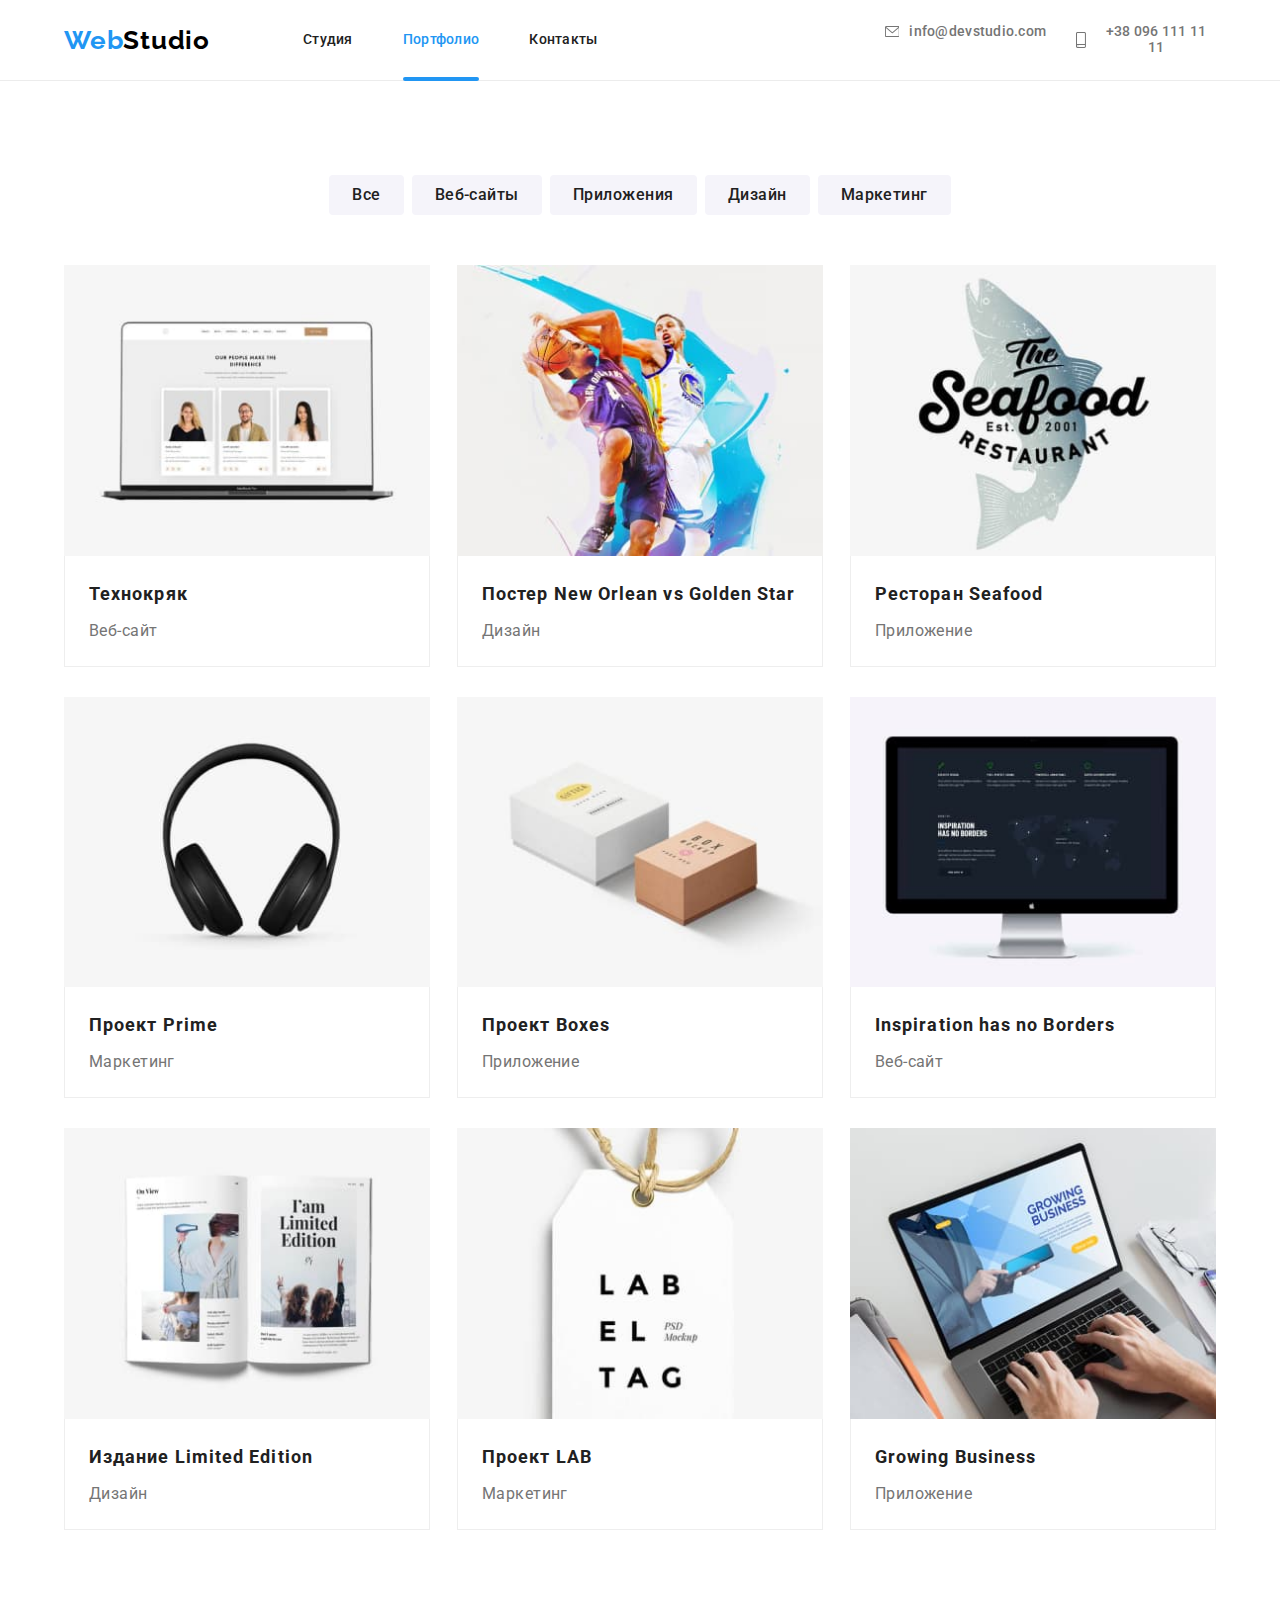
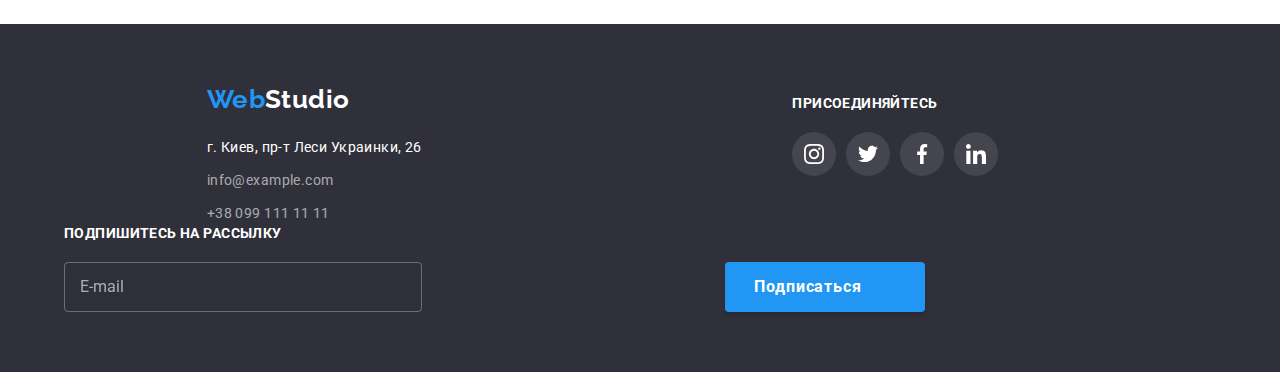
==== commit 48a0ceeb: "validator checked" ====
--- a/portfolio.html
+++ b/portfolio.html
@@ -57,11 +57,7 @@
                     aria-controls="menu-container"
                     data-menu-button
                 >
-                    <svg
-                        width="40"
-                        heigth="40"
-                        aria-label="Переключатель мобильного меню"
-                    >
+                    <svg width="40" height="40" aria-label="Переключатель мобильного меню">                    
                         <use
                             class="icon-burger"
                             href="./images/svg/sprite.svg#icon-burger"
--- a/css/portfolio.min.css
+++ b/css/portfolio.min.css
@@ -1,2 +1,2 @@
-/*! modern-normalize v1.0.0 | MIT License | https://github.com/sindresorhus/modern-normalize */*,*::before,*::after{box-sizing:border-box}:root{-moz-tab-size:4;tab-size:4}html{line-height:1.15;-webkit-text-size-adjust:100%}body{margin:0}body{font-family:system-ui,-apple-system,"Segoe UI",Roboto,Helvetica,Arial,sans-serif,"Apple Color Emoji","Segoe UI Emoji"}hr{height:0;color:inherit}abbr[title]{text-decoration:underline dotted}b,strong{font-weight:bolder}code,kbd,samp,pre{font-family:ui-monospace, SFMono-Regular, Consolas, 'Liberation Mono', Menlo, monospace;font-size:1em}small{font-size:80%}sub,sup{font-size:75%;line-height:0;position:relative;vertical-align:baseline}sub{bottom:-0.25em}sup{top:-0.5em}table{text-indent:0;border-color:inherit}button,input,optgroup,select,textarea{font-family:inherit;font-size:100%;line-height:1.15;margin:0}button,select{text-transform:none}button,[type='button'],[type='reset'],[type='submit']{-webkit-appearance:button}::-moz-focus-inner{border-style:none;padding:0}:-moz-focusring{outline:1px dotted ButtonText}:-moz-ui-invalid{box-shadow:none}legend{padding:0}progress{vertical-align:baseline}::-webkit-inner-spin-button,::-webkit-outer-spin-button{height:auto}[type='search']{-webkit-appearance:textfield;outline-offset:-2px}::-webkit-search-decoration{-webkit-appearance:none}::-webkit-file-upload-button{-webkit-appearance:button;font:inherit}summary{display:list-item}body{background-color:#fff;color:#212121;font-family:"Roboto",sans-serif;font-size:14px;line-height:1.71;font-weight:400;letter-spacing:0.03em}img,svg{display:block;max-width:100%;height:auto}.link{text-decoration:none}.list{padding:0;margin:0;list-style:none}.visually-hidden{position:absolute;width:1px;height:1px;margin:-1px;border:0;padding:0;clip:rect(0 0 0 0);overflow:hidden}.container{width:1200px;margin:0px auto;padding:0px 15px}.flex{display:flex;justify-content:flex-start;align-items:stretch}.logo{font-family:"Raleway",sans-serif;font-size:26px;line-height:1.19;font-weight:700}.logo--black{margin-right:93px;color:#000000;letter-spacing:0.03em}.logo--accent{color:#2196f3}.logo--white{color:#fff}.header{font-size:inherit;line-height:1.14;font-weight:500;letter-spacing:0.02em;border-bottom:1px solid #ececec}.flex--ai-center,.header-nav{display:flex;justify-content:flex-start;align-items:center}.header-nav__item:not(:last-child){margin-right:50px}.header-nav__link{position:relative;display:block;padding-top:32px;padding-bottom:32px;color:inherit;transition:color 250ms cubic-bezier(0.4, 0, 0.2, 1)}.header-nav__link:hover,.header-nav__link:focus{color:#2196f3}.header-nav__link--accent{color:#2196f3}.header-nav__link--accent::after{position:absolute;bottom:-1px;left:0;content:"";width:100%;height:4px;background-color:#2196f3;border-radius:2px}.header-contacts{display:flex;margin-left:auto}.header-contacts__item:not(:last-child){margin-right:30px}.header-contacts__link{display:flex;justify-content:flex-start;align-items:center;padding-top:32px;padding-bottom:32px;color:#757575;transition:color 250ms cubic-bezier(0.4, 0, 0.2, 1),fill 250ms cubic-bezier(0.4, 0, 0.2, 1)}.header-contacts__link:hover,.header-contacts__link:focus{color:#2196f3;fill:#2196f3}.header-contacts__icon{margin-right:10px;fill:currentColor}.button-primary{display:block;min-width:200px;padding:10px 0;border:none;border-radius:4px;box-shadow:0px 4px 4px rgba(0,0,0,0.15);cursor:pointer;color:#fff;background-color:#2196f3;font-size:16px;line-height:1.87;font-weight:700;text-align:center;letter-spacing:0.06em;transition:background-color 250ms cubic-bezier(0.4, 0, 0.2, 1)}.button-primary:hover,.button-primary:focus{background-color:#188ce8}.button-primary--flex{display:flex;justify-content:center;align-items:center}.button-primary--modal{margin:0 auto}.section{padding-top:94px;padding-bottom:94px}.section__title{margin-top:0;margin-bottom:50px;font-size:36px;line-height:1.17;font-weight:700;text-align:center}.section--gray{background-color:#f5f4fa;text-align:center}.network-list--centered{margin-bottom:30px;justify-content:center}.network-list__item:not(:last-child){margin-right:10px}.network-list__link{display:flex;justify-content:center;align-items:center;width:44px;height:44px;border-radius:50%;fill:#afb1b8;transition:background-color 250ms cubic-bezier(0.4, 0, 0.2, 1),fill 250ms cubic-bezier(0.4, 0, 0.2, 1)}.network-list__link:hover,.network-list__link:focus{background-color:#2196f3;fill:#fff}.network-list__icon{width:20px;height:20px}.network-list__link--dark{background-color:rgba(255,255,255,0.1);fill:#fff}.portfolio-nav{display:flex;justify-content:center;align-items:stretch;margin-bottom:50px}.portfolio-nav__item:not(:last-child){margin-right:8px}.portfolio-nav__button{display:inline-block;min-width:73px;padding:6px 22px;border:1px solid transparent;border-radius:4px;cursor:pointer;color:#212121;background-color:#f5f4fa;font-size:16px;line-height:1.62;font-weight:500;letter-spacing:0.03em;transition-property:color, background-color, box-shadow;transition-duration:250ms;transition-timing-function:cubic-bezier(0.4, 0, 0.2, 1)}.portfolio-nav__button:hover,.portfolio-nav__button:focus{box-shadow:0px 3px 1px rgba(0,0,0,0.1),0px 1px 2px rgba(0,0,0,0.08),0px 2px 2px rgba(0,0,0,0.12);color:#fff;background-color:#2196f3}.portfolio-list{display:flex;flex-wrap:wrap}.portfolio-list__item{flex-basis:calc((100% - 2 * 30px) / 3);margin-right:30px;margin-bottom:30px}.portfolio-list__item:nth-child(3n){margin-right:0}.portfolio-list__item:nth-last-child(-n+3){margin-bottom:0}.portfolio-list__link{display:block;transition:box-shadow 250ms cubic-bezier(0.4, 0, 0.2, 1)}.portfolio-list__link:hover,.portfolio-list__link:focus{box-shadow:0px 1px 1px rgba(0,0,0,0.12),0px 4px 4px rgba(0,0,0,0.06),1px 4px 6px rgba(0,0,0,0.16)}.portfolio-list__link:hover .portfolio-card__overlay,.portfolio-list__link:focus .portfolio-card__overlay{transform:translateY(0)}.portfolio-card{position:relative;overflow:hidden}.portfolio-card__overlay{position:absolute;top:0;left:0;display:flex;justify-content:center;align-items:center;padding-left:24px;padding-right:24px;width:100%;height:100%;background-color:rgba(33,150,243,0.9);transform:translateY(100%);transition:transform 250ms cubic-bezier(0.4, 0, 0.2, 1)}.portfolio-card__text{margin:0;font-size:18px;line-height:1.56;font-weight:400;color:#fff}.portfolio-card__content{padding:20px 24px;border-right:1px solid #eeeeee;border-bottom:1px solid #eeeeee;border-left:1px solid #eeeeee}.portfolio-card__title{margin-top:0;margin-bottom:4px;color:#212121;font-size:18px;line-height:2;font-weight:700;letter-spacing:0.06em}.portfolio-card__type{margin:0;color:#757575;font-size:16px;line-height:1.87;font-weight:400}.footer{padding-top:60px;padding-bottom:60px;background-color:#2f303a}.flex--baseline{display:flex;justify-content:flex-start;align-items:baseline}.footer-address,.footer-networks{width:270px;margin-right:30px}.footer-contacts{margin-top:20px;font-style:normal}.footer-contacts__text{margin:0;color:#fff}.footer-contacts__link{display:block;margin-top:9px;color:rgba(255,255,255,0.6);transition:color 250ms cubic-bezier(0.4, 0, 0.2, 1)}.footer-contacts__link:hover,.footer-contacts__link:focus{color:#2196f3}.footer-subscribe__label,.footer-networks__text{display:block;font-size:14px;line-height:1.14;font-weight:700;text-transform:uppercase;color:#fff}.footer-networks__text{margin-bottom:20px}.footer-subscribe{width:570px;align-items:flex-end}.footer-subscribe__input{width:358px;height:50px;margin-top:20px;margin-right:12px;padding:15px;color:#fff;background-color:inherit;border:1px solid rgba(255,255,255,0.3);filter:drop-shadow(0px 4px 4px rgba(0,0,0,0.15));border-radius:4px}.footer-subscribe__input::placeholder{font-size:16px;line-height:1.25;font-weight:400;color:rgba(255,255,255,0.6)}.footer-subscribe__icon{margin-left:10px;fill:#fff}
+/*! modern-normalize v1.0.0 | MIT License | https://github.com/sindresorhus/modern-normalize */*,*::before,*::after{box-sizing:border-box}:root{-moz-tab-size:4;tab-size:4}html{line-height:1.15;-webkit-text-size-adjust:100%}body{margin:0}body{font-family:system-ui,-apple-system,"Segoe UI",Roboto,Helvetica,Arial,sans-serif,"Apple Color Emoji","Segoe UI Emoji"}hr{height:0;color:inherit}abbr[title]{text-decoration:underline dotted}b,strong{font-weight:bolder}code,kbd,samp,pre{font-family:ui-monospace, SFMono-Regular, Consolas, 'Liberation Mono', Menlo, monospace;font-size:1em}small{font-size:80%}sub,sup{font-size:75%;line-height:0;position:relative;vertical-align:baseline}sub{bottom:-0.25em}sup{top:-0.5em}table{text-indent:0;border-color:inherit}button,input,optgroup,select,textarea{font-family:inherit;font-size:100%;line-height:1.15;margin:0}button,select{text-transform:none}button,[type='button'],[type='reset'],[type='submit']{-webkit-appearance:button}::-moz-focus-inner{border-style:none;padding:0}:-moz-focusring{outline:1px dotted ButtonText}:-moz-ui-invalid{box-shadow:none}legend{padding:0}progress{vertical-align:baseline}::-webkit-inner-spin-button,::-webkit-outer-spin-button{height:auto}[type='search']{-webkit-appearance:textfield;outline-offset:-2px}::-webkit-search-decoration{-webkit-appearance:none}::-webkit-file-upload-button{-webkit-appearance:button;font:inherit}summary{display:list-item}body{background-color:#fff;color:#212121;font-family:"Roboto",sans-serif;font-size:14px;line-height:1.71;font-weight:400;letter-spacing:0.03em}img,svg{display:block;max-width:100%;height:auto}.link{text-decoration:none}.list{padding:0;margin:0;list-style:none}.visually-hidden{position:absolute;width:1px;height:1px;margin:-1px;border:0;padding:0;clip:rect(0 0 0 0);overflow:hidden}.container{width:100%;padding:0px 15px;margin:0px auto}@media (min-width: 480px){.container{width:462px}}@media (min-width: 768px){.container{width:750px}}@media (min-width: 1200px){.container{width:1182px}}.logo{font-family:"Raleway",sans-serif;font-size:24px;line-height:1.17;font-weight:700}@media (min-width: 1200px){.logo{font-size:26px;line-height:1.19;font-weight:700}}.logo--black{color:#000000;letter-spacing:0.03em}.logo--accent{color:#2196f3}.logo--white{color:#fff}.header{position:relative;font-size:18px;line-height:1.17;font-weight:500;letter-spacing:0.02em;border-bottom:1px solid #ececec}@media (min-width: 768px){.header{font-size:inherit;line-height:1.14;font-weight:500}}@media screen and (max-width: 767px){.header{padding:10px 0}}.flex--header{display:flex;justify-content:space-between;align-items:center}@media (max-width: 767px){.header-nav{margin-bottom:60px}}@media (min-width: 768px){.header-nav{display:flex;justify-content:flex-start;align-items:center}}@media (min-width: 768px) and (max-width: 1199px){.header-nav{margin-left:70px;margin-right:67px}}@media (min-width: 1200px){.header-nav{margin-left:93px;margin-right:287px}}@media (max-width: 767px){.header-nav__item:not(:last-child){margin-bottom:40px}}@media (min-width: 768px){.header-nav__item:not(:last-child){margin-right:50px}}.header-nav__link{position:relative;display:inline-block;padding:8px 0;color:inherit;transition:color 250ms cubic-bezier(0.4, 0, 0.2, 1)}.header-nav__link:hover,.header-nav__link:focus{color:#2196f3}@media (min-width: 768px){.header-nav__link{padding:32px 0}}.header-nav__link--accent{color:#2196f3}.header-nav__link--accent::after{position:absolute;bottom:-1px;left:0;content:"";width:100%;height:4px;background-color:#2196f3;border-radius:2px}@media screen and (min-width: 768px) and (max-width: 1199px){.header-contacts{font-size:12px;line-height:1.17;font-weight:500;text-align:left}}@media (min-width: 1200px){.header-contacts{display:flex;justify-content:flex-start;align-items:stretch}}@media (max-width: 767px){.header-contacts__item:not(:last-child){margin-bottom:16px}}@media (min-width: 1200px){.header-contacts__item:not(:last-child){margin-right:30px}}.header-contacts__link{display:inline-flex;align-items:center;padding-top:5px;padding-bottom:5px;color:#757575;transition:color 250ms cubic-bezier(0.4, 0, 0.2, 1),fill 250ms cubic-bezier(0.4, 0, 0.2, 1)}.header-contacts__link:hover,.header-contacts__link:focus{color:#2196f3;fill:#2196f3}.header-contacts__icon{margin-right:10px;fill:currentColor}.button-menu{display:inline-flex;padding:0;border:none;background-color:transparent;cursor:pointer;fill:#000000;transition:fill 250ms cubic-bezier(0.4, 0, 0.2, 1)}.button-menu:hover,.button-menu:focus{fill:#2196f3}@media (min-width: 768px){.button-menu{display:none}}.icon-cross{display:none}.button-menu.is-open .icon-cross{display:block}.button-menu.is-open .icon-burger{display:none}.menu-container{background-color:#fff;text-align:center}@media (max-width: 767px){.menu-container{display:none;position:absolute;z-index:2;top:100%;left:0;width:100%;padding:60px 0}.menu-container.is-open{display:block}}@media (min-width: 768px){.menu-container{display:flex;justify-content:space-between;align-items:center}}.button-primary{display:block;min-width:200px;padding:10px 0;border:none;border-radius:4px;box-shadow:0px 4px 4px rgba(0,0,0,0.15);cursor:pointer;color:#fff;background-color:#2196f3;font-size:16px;line-height:1.87;font-weight:700;text-align:center;letter-spacing:0.06em;transition:background-color 250ms cubic-bezier(0.4, 0, 0.2, 1)}.button-primary:hover,.button-primary:focus{background-color:#188ce8}.button-primary--flex{display:flex;justify-content:center;align-items:center;align-self:flex-end}.button-primary--centered{margin:0 auto}.section{padding-top:60px;padding-bottom:60px}@media (min-width: 1200px){.section{padding-top:94px;padding-bottom:94px}}.section__title{margin-top:0;margin-bottom:30px;text-align:center;font-size:28px;line-height:1.18;font-weight:700}@media (min-width: 1200px){.section__title{margin-bottom:50px;font-size:36px;line-height:1.17;font-weight:700}}.section--gray{background-color:#f5f4fa;text-align:center}.network-list{display:flex;justify-content:center;align-items:center}.network-list__item:not(:last-child){margin-right:10px}.network-list__link{display:flex;justify-content:center;align-items:center;width:44px;height:44px;border-radius:50%;fill:#afb1b8;transition:background-color 250ms cubic-bezier(0.4, 0, 0.2, 1),fill 250ms cubic-bezier(0.4, 0, 0.2, 1)}.network-list__link:hover,.network-list__link:focus{background-color:#2196f3;fill:#fff}.network-list__icon{width:20px;height:20px}.network-list__link--dark{background-color:rgba(255,255,255,0.1);fill:#fff}.portfolio-nav{display:flex;flex-wrap:wrap;padding-bottom:40px}@media (min-width: 768px){.portfolio-nav{display:flex;justify-content:center;align-items:stretch;padding-bottom:30px}}@media (min-width: 1200px){.portfolio-nav{padding-bottom:50px}}.portfolio-nav__item:not(:last-child){margin-right:8px}@media screen and (max-width: 767px){.portfolio-nav__item:nth-last-child(n+3){margin-bottom:15px}}.portfolio-nav__button{display:inline-block;padding:6px 22px;border:1px solid transparent;border-radius:4px;cursor:pointer;color:#212121;background-color:#f5f4fa;font-size:16px;line-height:1.62;font-weight:500;letter-spacing:0.03em;transition-property:color, background-color, box-shadow;transition-duration:250ms;transition-timing-function:cubic-bezier(0.4, 0, 0.2, 1)}.portfolio-nav__button:hover,.portfolio-nav__button:focus{box-shadow:0px 3px 1px rgba(0,0,0,0.1),0px 1px 2px rgba(0,0,0,0.08),0px 2px 2px rgba(0,0,0,0.12);color:#fff;background-color:#2196f3}.portfolio-list{display:flex;flex-wrap:wrap}@media (min-width: 1200px){.portfolio-list{display:flex;flex-wrap:wrap}}@media screen and (max-width: 1199px){.portfolio-list__item:not(:last-child){margin-bottom:30px}}@media screen and (min-width: 768px) and (max-width: 1199px){.portfolio-list__item{flex-basis:calc((100% - 1 * 30px) / 2)}.portfolio-list__item:nth-child(odd){margin-right:30px}}@media (min-width: 1200px){.portfolio-list__item{flex-basis:calc((100% - 2 * 27px) / 3)}.portfolio-list__item:not(:nth-child(3n)){margin-right:27px}.portfolio-list__item:nth-last-child(n+4){margin-bottom:30px}}.portfolio-list__link{display:block;transition:box-shadow 250ms cubic-bezier(0.4, 0, 0.2, 1)}.portfolio-list__link:hover,.portfolio-list__link:focus{box-shadow:0px 1px 1px rgba(0,0,0,0.12),0px 4px 4px rgba(0,0,0,0.06),1px 4px 6px rgba(0,0,0,0.16)}.portfolio-list__link:hover .portfolio-card__overlay,.portfolio-list__link:focus .portfolio-card__overlay{opacity:1;transform:translateY(0)}.portfolio-card{position:relative;overflow:hidden}.portfolio-card__overlay{position:absolute;top:0;left:0;display:flex;justify-content:center;align-items:center;padding-left:24px;padding-right:24px;width:100%;height:100%;background-color:rgba(33,150,243,0.9);opacity:0;transform:translateY(100%);transition:transform 250ms cubic-bezier(0.4, 0, 0.2, 1)}.portfolio-card__text{margin:0;font-size:18px;line-height:1.56;font-weight:400;color:#fff}@media (max-width: 330px){.portfolio-card__text{font-size:16px}}.portfolio-card__content{padding:20px 24px;border-right:1px solid #eeeeee;border-bottom:1px solid #eeeeee;border-left:1px solid #eeeeee}.portfolio-card__title{margin-top:0;margin-bottom:4px;color:#212121;font-size:18px;line-height:2;font-weight:700;letter-spacing:0.06em}.portfolio-card__type{margin:0;color:#757575;font-size:16px;line-height:1.87;font-weight:400}.footer{padding-top:60px;padding-bottom:60px;background-color:#2f303a}@media screen and (max-width: 1199px){.footer{text-align:center}}@media (min-width: 768px){.flex-tablet{display:flex;justify-content:space-around;align-items:baseline}}@media (min-width: 1200px){.flex-desktop{display:flex;justify-content:flex-start;align-items:baseline}}@media (min-width: 1200px){.footer-address{width:270px;margin-right:30px}}.footer-contacts{margin-top:20px;font-style:normal}@media screen and (max-width: 1199px){.footer-contacts{margin-bottom:60px}}.footer-contacts__text{margin:0;color:#fff}.footer-contacts__link{display:block;margin-top:9px;color:rgba(255,255,255,0.6);transition:color 250ms cubic-bezier(0.4, 0, 0.2, 1)}.footer-contacts__link:hover,.footer-contacts__link:focus{color:#2196f3}@media screen and (max-width: 767px){.footer-networks{margin-bottom:60px}}@media (min-width: 1200px){.footer-networks{margin-right:75px}}.footer-subscribe__label,.footer-networks__text{display:block;font-size:14px;line-height:1.14;font-weight:700;text-transform:uppercase;color:#fff}@media screen and (max-width: 1199px){.footer-subscribe__label,.footer-networks__text{margin-bottom:20px}}.footer-networks__text{margin-bottom:20px}@media (min-width: 1200px){.footer-subscribe{display:flex}}.footer-subscribe__input{display:block;width:100%;height:50px;margin-top:20px;padding:15px;color:#fff;background-color:inherit;border:1px solid rgba(255,255,255,0.3);filter:drop-shadow(0px 4px 4px rgba(0,0,0,0.15));border-radius:4px}.footer-subscribe__input::placeholder{font-size:16px;line-height:1.25;font-weight:400;color:rgba(255,255,255,0.6)}@media (min-width: 480px){.footer-subscribe__input{width:450px}}@media screen and (max-width: 1199px){.footer-subscribe__input{margin-left:auto;margin-right:auto;margin-bottom:12px}}@media (min-width: 1200px){.footer-subscribe__input{width:358px;margin-right:12px}}.footer-subscribe__icon{margin-left:10px;fill:#fff}
 /*# sourceMappingURL=portfolio.min.css.map */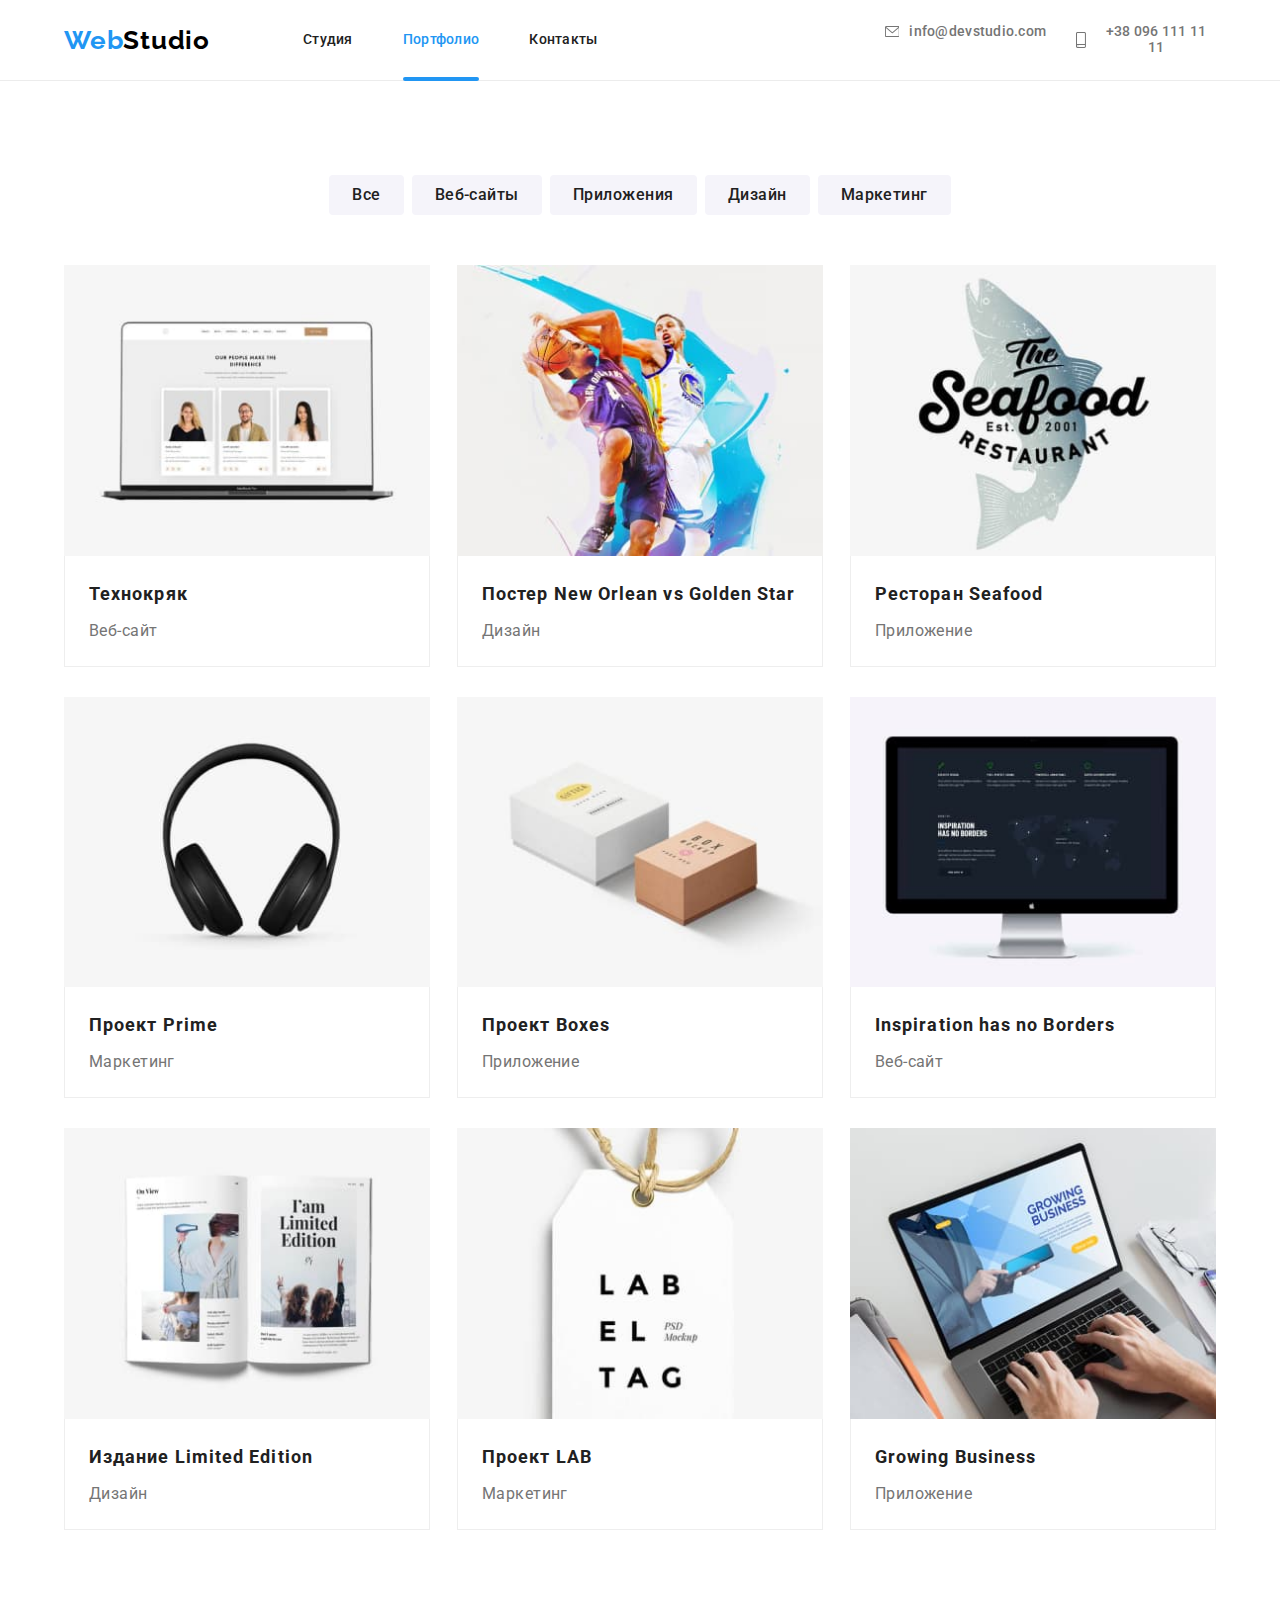
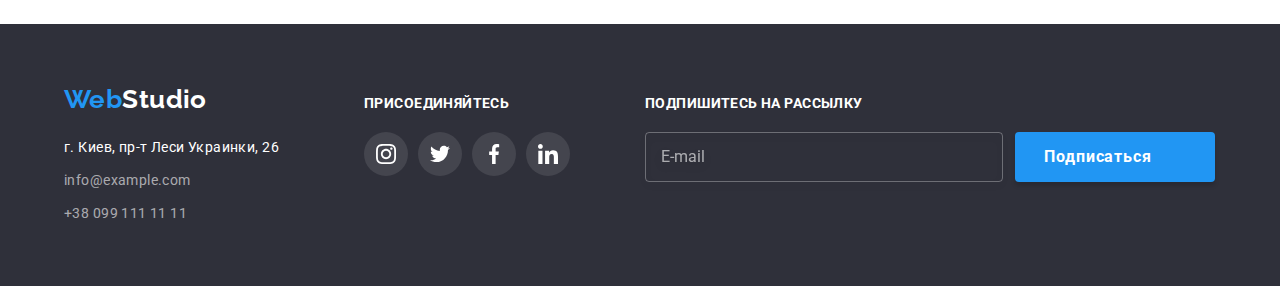
==== commit e6530864: "checking bugs - footer" ====
--- a/portfolio.html
+++ b/portfolio.html
@@ -516,7 +516,7 @@
         </main>
         <!--Footer-->
         <footer class="footer">
-            <div class="container flex flex--desktop">
+            <div class="container flex flex-desktop">
                 <div class="flex-tablet">
                     <div class="footer-address">
                         <a class="link logo logo--white" href="./index.html">
